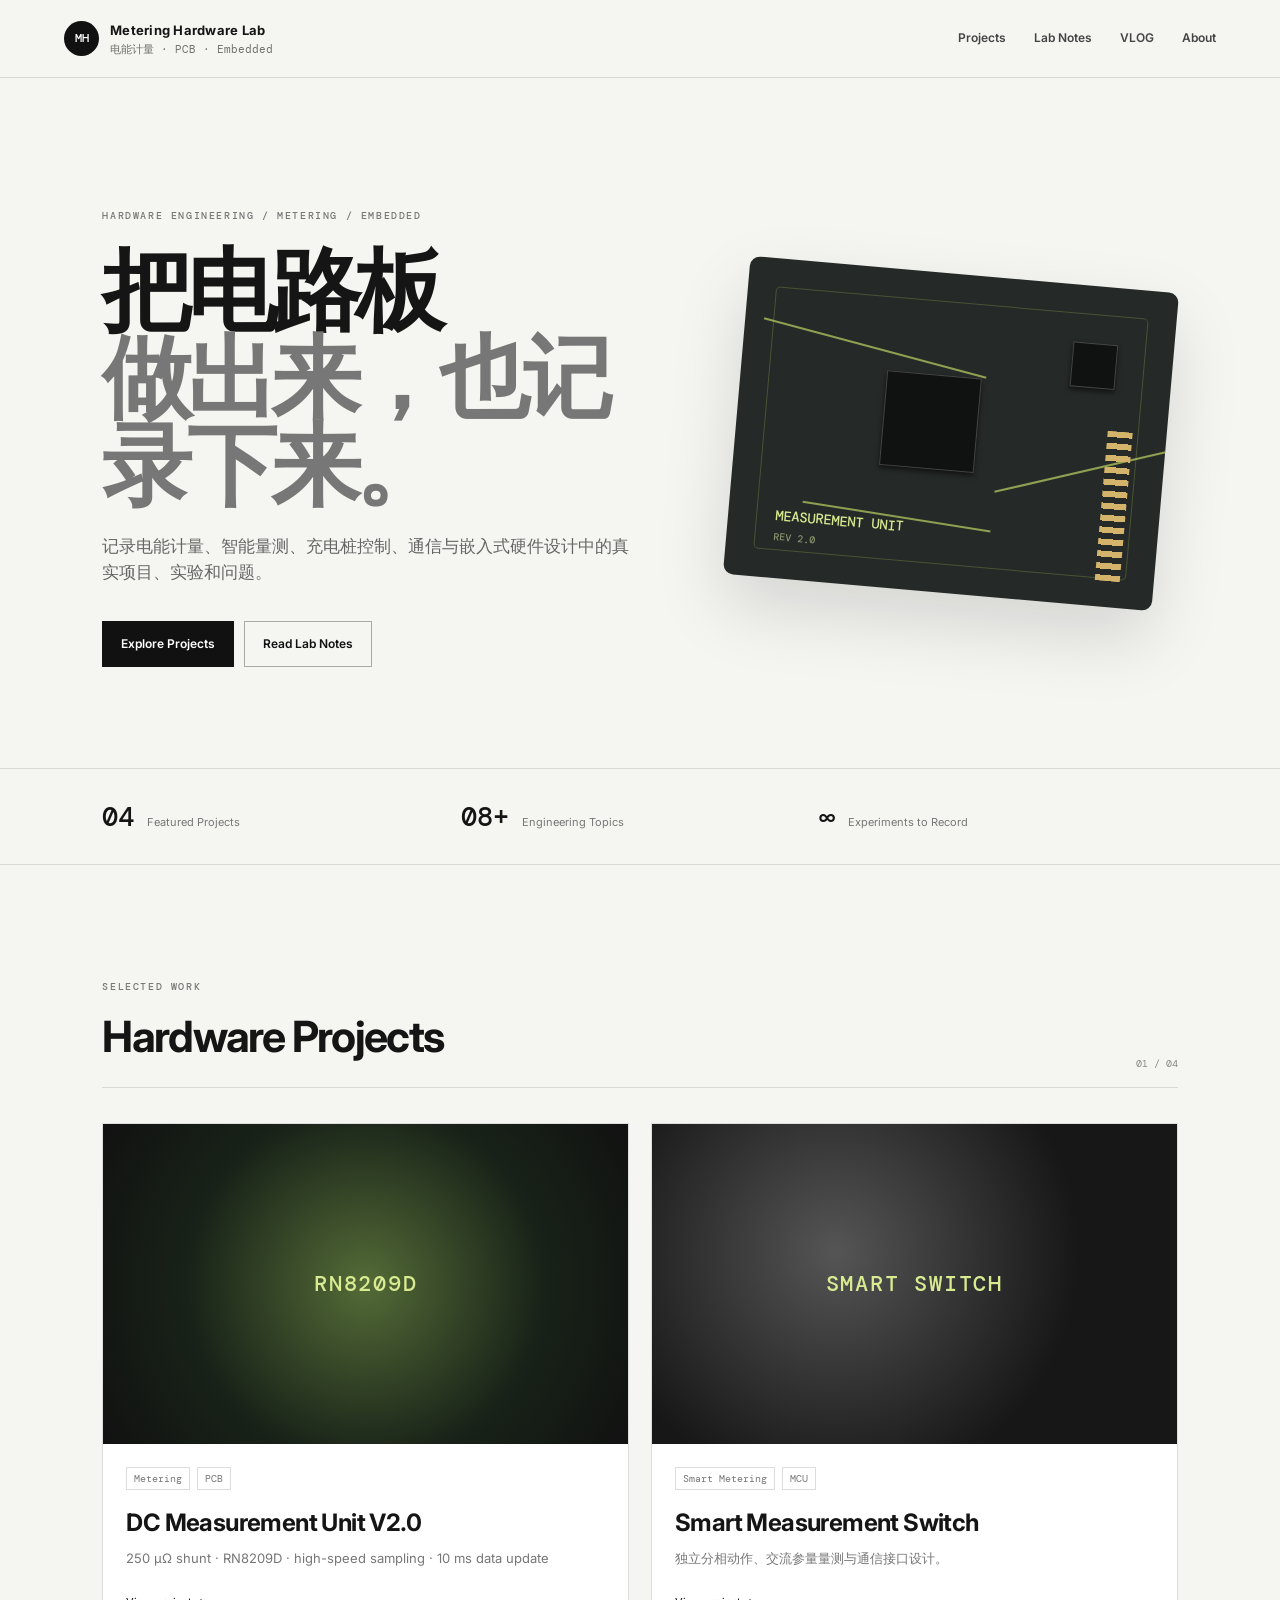
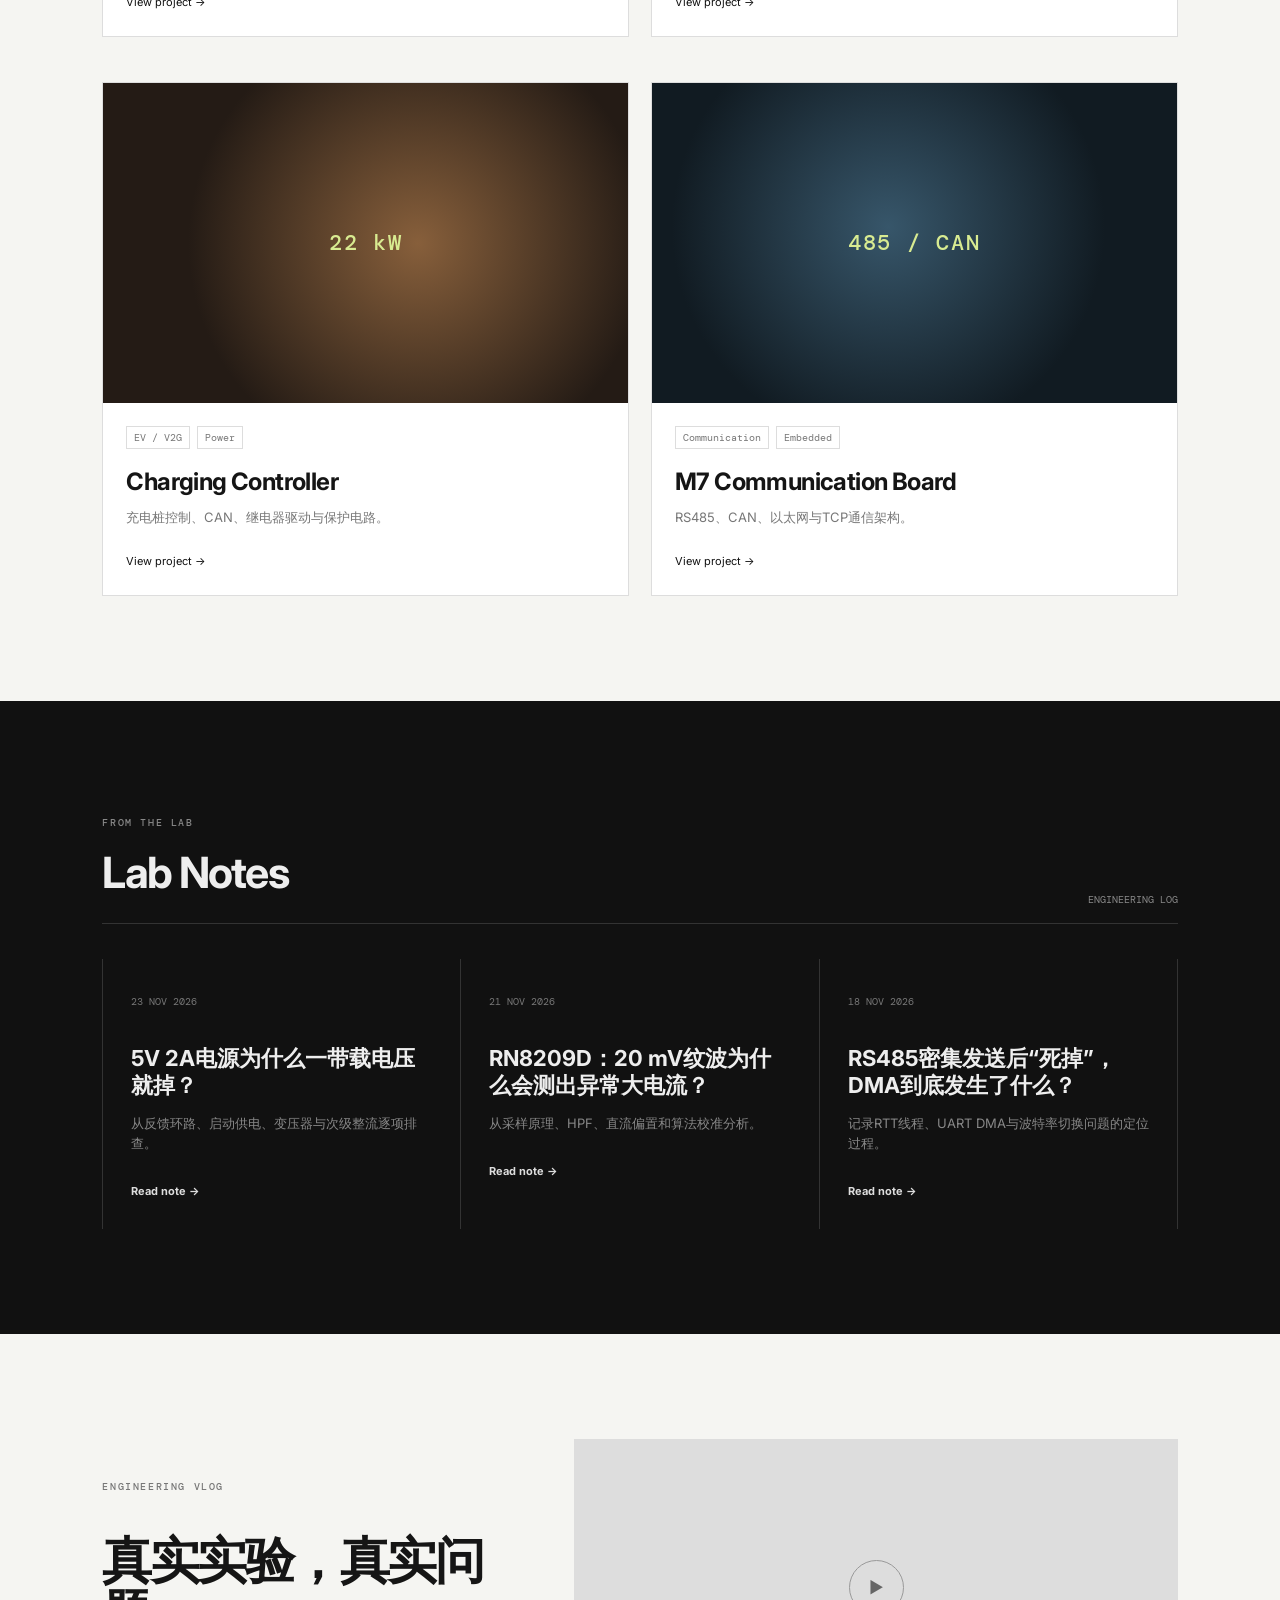
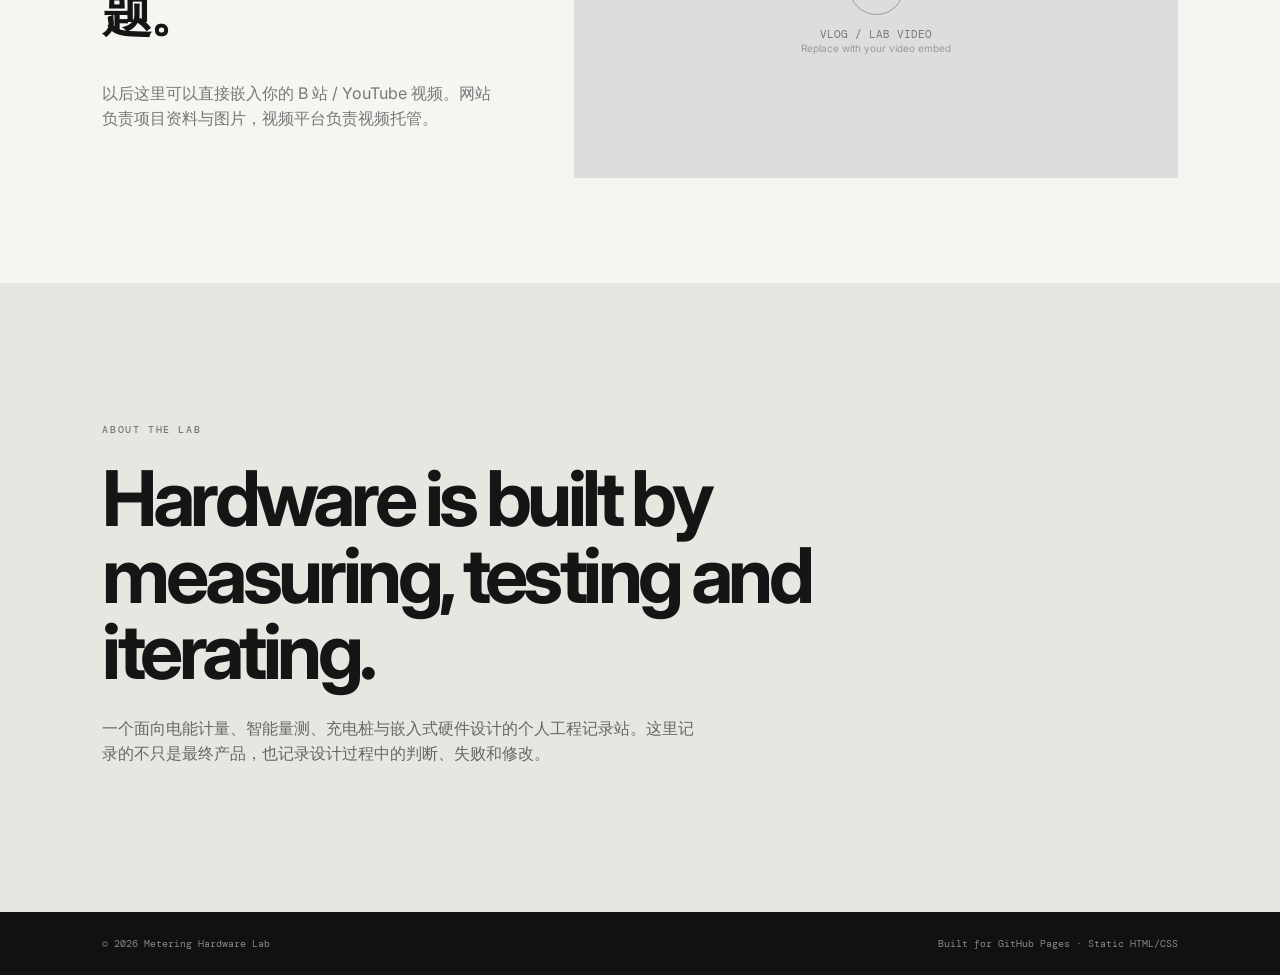
==== index.html @ 38ae621c "Add files via upload" ====
<!doctype html>
<html lang="zh-CN">
<head>
<meta charset="utf-8">
<meta name="viewport" content="width=device-width, initial-scale=1">
<meta name="description" content="Metering Hardware Lab — 电能计量、智能量测、PCB与嵌入式硬件设计实验室">
<title>Metering Hardware Lab</title>
<link rel="stylesheet" href="style.css">
</head>
<body>
<header class="site-header">
  <a class="brand" href="index.html">
    <span class="brand-mark">MH</span>
    <span><b>Metering Hardware Lab</b><small>电能计量 · PCB · Embedded</small></span>
  </a>
  <nav>
    <a href="#projects">Projects</a>
    <a href="#notes">Lab Notes</a>
    <a href="#vlog">VLOG</a>
    <a href="#about">About</a>
  </nav>
</header>

<main>
<section class="hero">
  <div class="hero-copy">
    <p class="eyebrow">HARDWARE ENGINEERING / METERING / EMBEDDED</p>
    <h1>把电路板<br><em>做出来，也记录下来。</em></h1>
    <p class="lead">记录电能计量、智能量测、充电桩控制、通信与嵌入式硬件设计中的真实项目、实验和问题。</p>
    <div class="hero-actions">
      <a class="button primary" href="#projects">Explore Projects</a>
      <a class="button" href="#notes">Read Lab Notes</a>
    </div>
  </div>
  <div class="hero-board">
    <div class="pcb">
      <div class="chip c1"></div><div class="chip c2"></div>
      <div class="trace t1"></div><div class="trace t2"></div><div class="trace t3"></div>
      <div class="label">MEASUREMENT UNIT<br><small>REV 2.0</small></div>
      <div class="pads"></div>
    </div>
  </div>
</section>

<section class="stats">
  <div><strong>04</strong><span>Featured Projects</span></div>
  <div><strong>08+</strong><span>Engineering Topics</span></div>
  <div><strong>∞</strong><span>Experiments to Record</span></div>
</section>

<section id="projects" class="section">
  <div class="section-head"><div><p class="eyebrow">SELECTED WORK</p><h2>Hardware Projects</h2></div><span>01 / 04</span></div>
  <div class="project-grid">
    <article class="project-card featured">
      <div class="project-image board-image"><span>RN8209D</span></div>
      <div class="card-body"><div class="tags"><span>Metering</span><span>PCB</span></div><h3>DC Measurement Unit V2.0</h3><p>250 μΩ shunt · RN8209D · high-speed sampling · 10 ms data update</p><a href="#">View project →</a></div>
    </article>
    <article class="project-card">
      <div class="project-image board-image dark"><span>SMART SWITCH</span></div>
      <div class="card-body"><div class="tags"><span>Smart Metering</span><span>MCU</span></div><h3>Smart Measurement Switch</h3><p>独立分相动作、交流参量量测与通信接口设计。</p><a href="#">View project →</a></div>
    </article>
    <article class="project-card">
      <div class="project-image board-image copper"><span>22 kW</span></div>
      <div class="card-body"><div class="tags"><span>EV / V2G</span><span>Power</span></div><h3>Charging Controller</h3><p>充电桩控制、CAN、继电器驱动与保护电路。</p><a href="#">View project →</a></div>
    </article>
    <article class="project-card">
      <div class="project-image board-image blue"><span>485 / CAN</span></div>
      <div class="card-body"><div class="tags"><span>Communication</span><span>Embedded</span></div><h3>M7 Communication Board</h3><p>RS485、CAN、以太网与TCP通信架构。</p><a href="#">View project →</a></div>
    </article>
  </div>
</section>

<section id="notes" class="section notes-section">
  <div class="section-head"><div><p class="eyebrow">FROM THE LAB</p><h2>Lab Notes</h2></div><span>ENGINEERING LOG</span></div>
  <div class="notes">
    <a href="#" class="note"><time>23 NOV 2026</time><h3>5V 2A电源为什么一带载电压就掉？</h3><p>从反馈环路、启动供电、变压器与次级整流逐项排查。</p><b>Read note →</b></a>
    <a href="#" class="note"><time>21 NOV 2026</time><h3>RN8209D：20 mV纹波为什么会测出异常大电流？</h3><p>从采样原理、HPF、直流偏置和算法校准分析。</p><b>Read note →</b></a>
    <a href="#" class="note"><time>18 NOV 2026</time><h3>RS485密集发送后“死掉”，DMA到底发生了什么？</h3><p>记录RTT线程、UART DMA与波特率切换问题的定位过程。</p><b>Read note →</b></a>
  </div>
</section>

<section id="vlog" class="section vlog">
  <div>
    <p class="eyebrow">ENGINEERING VLOG</p>
    <h2>真实实验，真实问题。</h2>
    <p>以后这里可以直接嵌入你的 B 站 / YouTube 视频。网站负责项目资料与图片，视频平台负责视频托管。</p>
  </div>
  <div class="video-placeholder"><span>▶</span><p>VLOG / LAB VIDEO</p><small>Replace with your video embed</small></div>
</section>

<section id="about" class="about">
  <p class="eyebrow">ABOUT THE LAB</p>
  <h2>Hardware is built by<br>measuring, testing and iterating.</h2>
  <p>一个面向电能计量、智能量测、充电桩与嵌入式硬件设计的个人工程记录站。这里记录的不只是最终产品，也记录设计过程中的判断、失败和修改。</p>
</section>
</main>

<footer><span>© 2026 Metering Hardware Lab</span><span>Built for GitHub Pages · Static HTML/CSS</span></footer>
</body>
</html>
---- style.css ----
@import url('https://fonts.googleapis.com/css2?family=DM+Mono:wght@400;500&family=Inter:wght@400;500;600;700&display=swap');
:root{--bg:#f5f5f2;--ink:#151515;--muted:#70706b;--line:#d9d9d3;--card:#fff;--accent:#d9ff3f}
*{box-sizing:border-box}html{scroll-behavior:smooth}body{margin:0;background:var(--bg);color:var(--ink);font-family:Inter,Arial,sans-serif;line-height:1.55}.site-header{height:78px;border-bottom:1px solid var(--line);display:flex;align-items:center;justify-content:space-between;padding:0 5vw;position:sticky;top:0;background:rgba(245,245,242,.92);backdrop-filter:blur(12px);z-index:10}.brand{display:flex;align-items:center;gap:11px;text-decoration:none;color:inherit}.brand-mark{display:grid;place-items:center;width:35px;height:35px;background:#111;color:#fff;font:500 12px "DM Mono";border-radius:50%}.brand b{display:block;font-size:13px;letter-spacing:.02em}.brand small{display:block;color:var(--muted);font:11px "DM Mono";margin-top:1px}.site-header nav{display:flex;gap:28px}.site-header nav a{color:#444;text-decoration:none;font-size:12px;font-weight:600}.site-header nav a:hover{color:#000}.hero{min-height:690px;padding:95px 8vw 75px;display:grid;grid-template-columns:1fr .85fr;gap:7vw;align-items:center}.eyebrow{font:500 10px "DM Mono",monospace;letter-spacing:.16em;color:#777;text-transform:uppercase}.hero h1{font-size:clamp(50px,7vw,94px);line-height:.98;letter-spacing:-.065em;margin:24px 0}.hero h1 em{font-style:normal;color:#777}.lead{max-width:590px;color:#666;font-size:17px}.hero-actions{display:flex;gap:10px;margin-top:35px}.button{display:inline-block;padding:13px 18px;border:1px solid #aaa;text-decoration:none;color:#111;font-size:12px;font-weight:600}.button.primary{background:#111;color:white;border-color:#111}.hero-board{display:grid;place-items:center}.pcb{width:min(38vw,430px);aspect-ratio:1.35;background:#252927;border-radius:10px;box-shadow:0 30px 70px #0002;position:relative;overflow:hidden;transform:rotate(5deg)}.pcb:before{content:"";position:absolute;inset:28px;border:1px solid #a5c65b44;border-radius:5px}.chip{position:absolute;background:#101212;border:1px solid #444;box-shadow:0 3px 5px #0008}.c1{width:95px;height:95px;left:34%;top:32%}.c2{width:45px;height:45px;right:13%;top:18%}.trace{position:absolute;height:2px;background:#c9df69;opacity:.65}.t1{width:230px;left:4%;top:25%;transform:rotate(10deg)}.t2{width:180px;right:-2%;top:58%;transform:rotate(-18deg)}.t3{width:190px;left:17%;bottom:22%;transform:rotate(4deg)}.label{position:absolute;left:11%;bottom:10%;font:500 14px "DM Mono";color:#d6e78d;line-height:1.4}.label small{font-size:10px;color:#8a936d}.pads{position:absolute;right:8%;bottom:8%;width:25px;height:150px;background:repeating-linear-gradient(to bottom,#d4b46b 0 6px,transparent 6px 12px)}.stats{border-top:1px solid var(--line);border-bottom:1px solid var(--line);display:grid;grid-template-columns:repeat(3,1fr);padding:30px 8vw}.stats div{display:flex;align-items:baseline;gap:13px}.stats strong{font:500 27px "DM Mono"}.stats span{font-size:11px;color:#777}.section{padding:105px 8vw}.section-head{display:flex;justify-content:space-between;align-items:end;margin-bottom:35px;border-bottom:1px solid var(--line);padding-bottom:17px}.section-head h2{font-size:43px;letter-spacing:-.04em;margin:4px 0 0}.section-head>span{font:10px "DM Mono";color:#888}.project-grid{display:grid;grid-template-columns:repeat(2,1fr);gap:45px 22px}.project-card{background:var(--card);border:1px solid #ddd;transition:transform .25s}.project-card:hover{transform:translateY(-4px)}.project-image{height:320px;display:grid;place-items:center;position:relative;overflow:hidden}.board-image{background:radial-gradient(circle at 50% 50%,#546b37,#182218 58%,#111);}.board-image.dark{background:radial-gradient(circle at 35% 40%,#555,#171717 62%)}.board-image.copper{background:radial-gradient(circle at 60% 50%,#875f3b,#241b15 65%)}.board-image.blue{background:radial-gradient(circle at 45% 45%,#37566a,#111b22 64%)}.project-image span{font:500 22px "DM Mono";color:#d8eb91;letter-spacing:.08em}.card-body{padding:23px}.tags{display:flex;gap:7px}.tags span{font:10px "DM Mono";border:1px solid #ddd;padding:4px 7px;color:#777}.card-body h3{font-size:24px;letter-spacing:-.025em;margin:14px 0 7px}.card-body p{font-size:13px;color:#777;margin:0 0 20px}.card-body a,.note b{font-size:11px;color:#111;text-decoration:none}.notes-section{background:#111;color:#eee}.notes-section .eyebrow,.notes-section .section-head>span{color:#888}.notes-section .section-head{border-color:#333}.notes{display:grid;grid-template-columns:repeat(3,1fr);border-left:1px solid #333}.note{padding:28px;border-right:1px solid #333;color:inherit;text-decoration:none;min-height:270px}.note:hover{background:#191919}.note time{font:10px "DM Mono";color:#777}.note h3{font-size:22px;line-height:1.2;margin:34px 0 15px}.note p{font-size:13px;color:#888}.note b{display:block;color:#ddd;margin-top:30px}.vlog{display:grid;grid-template-columns:.8fr 1.2fr;gap:70px;align-items:center}.vlog h2{font-size:50px;line-height:1.05;letter-spacing:-.05em}.vlog p:not(.eyebrow){color:#777;max-width:500px}.video-placeholder{aspect-ratio:16/9;background:#ddd;display:grid;place-items:center;align-content:center;color:#666}.video-placeholder span{width:55px;height:55px;border:1px solid #999;border-radius:50%;display:grid;place-items:center}.video-placeholder p{margin:12px 0 0;font:11px "DM Mono"}.video-placeholder small{font-size:10px;color:#999}.about{padding:130px 8vw;background:#e7e7e1}.about h2{font-size:clamp(42px,6vw,80px);line-height:1;letter-spacing:-.06em;margin:25px 0;max-width:900px}.about>p:last-child{max-width:600px;color:#666}.about .eyebrow{color:#777}footer{display:flex;justify-content:space-between;padding:25px 8vw;font:10px "DM Mono";color:#888;background:#111}.site-header+main{}@media(max-width:800px){.site-header{height:auto;min-height:70px;padding:15px 5vw}.site-header nav{display:none}.hero{grid-template-columns:1fr;padding:70px 7vw}.hero-board{margin-top:30px}.pcb{width:85vw}.stats{grid-template-columns:1fr;gap:17px;padding:25px 7vw}.section{padding:75px 7vw}.project-grid,.notes,.vlog{grid-template-columns:1fr}.project-image{height:240px}.section-head h2{font-size:34px}.vlog h2{font-size:42px}.about{padding:85px 7vw}footer{padding:20px 7vw;gap:15px;flex-direction:column}}
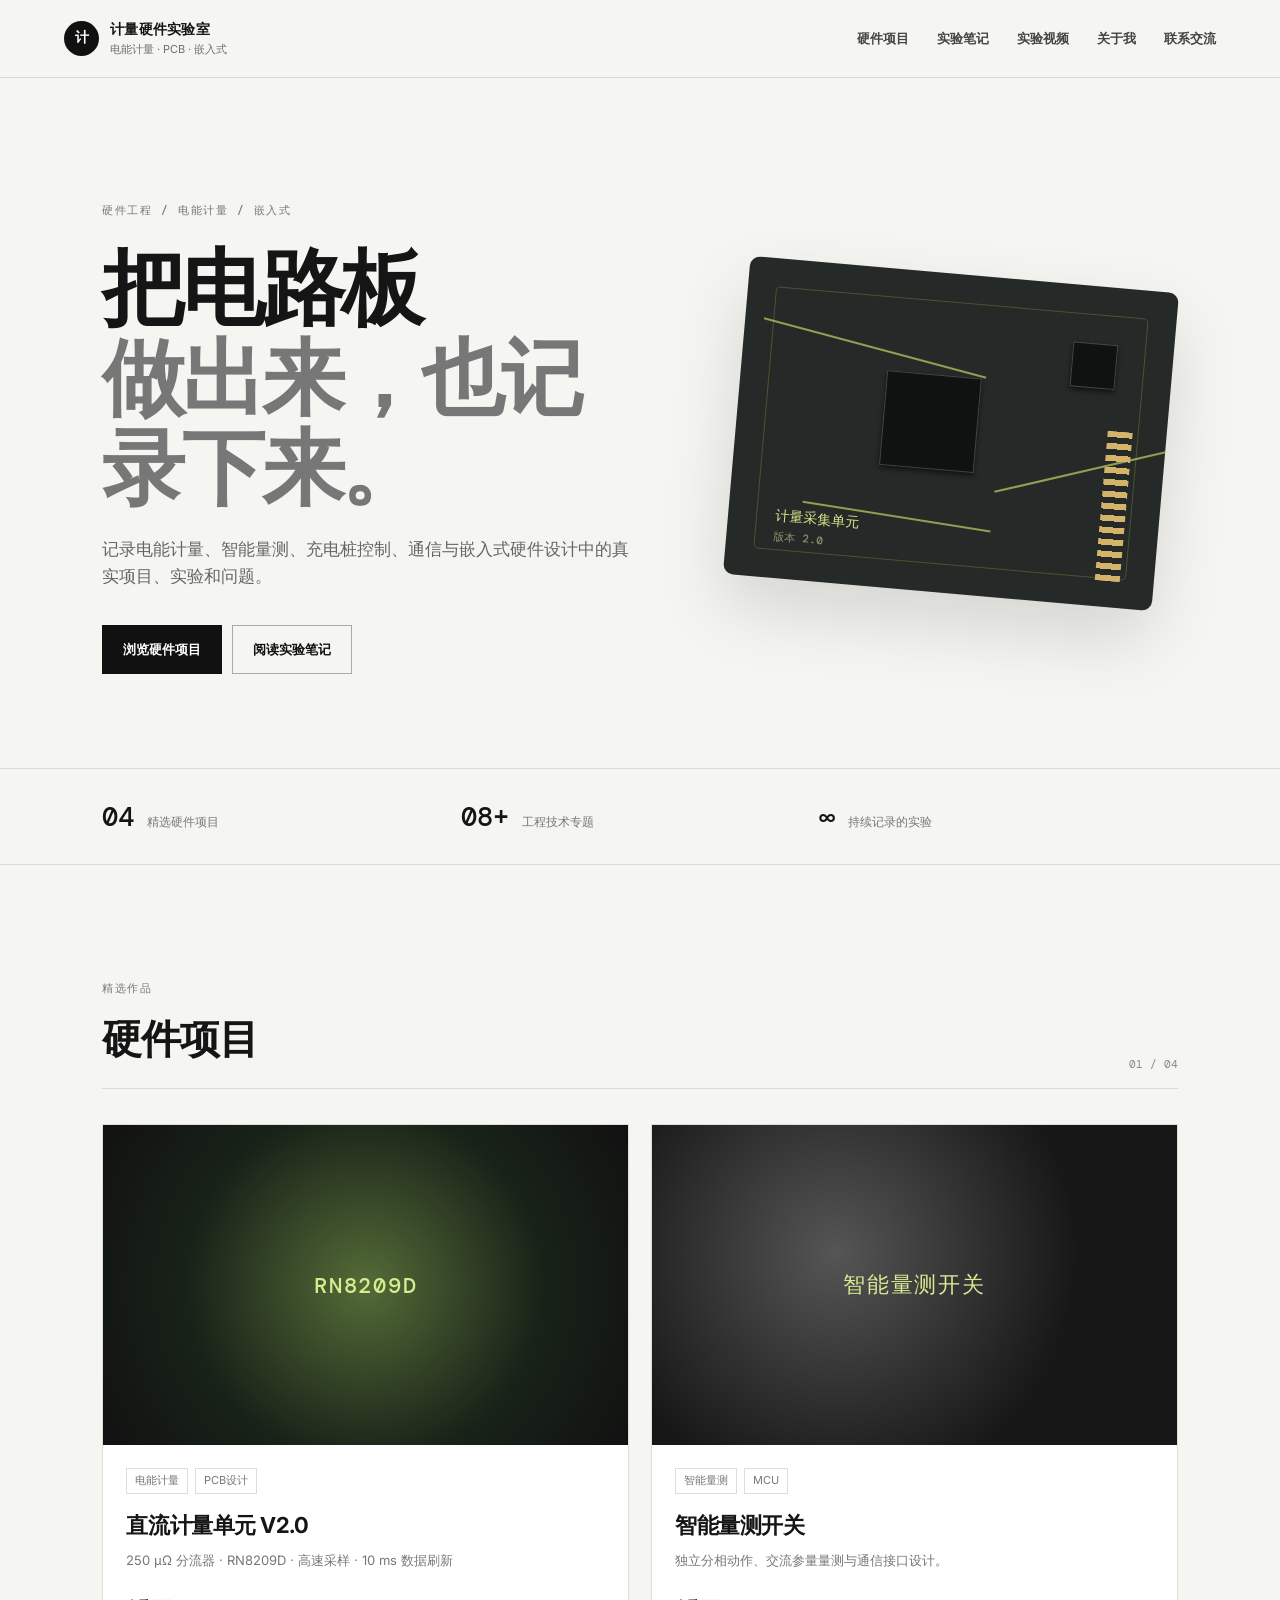
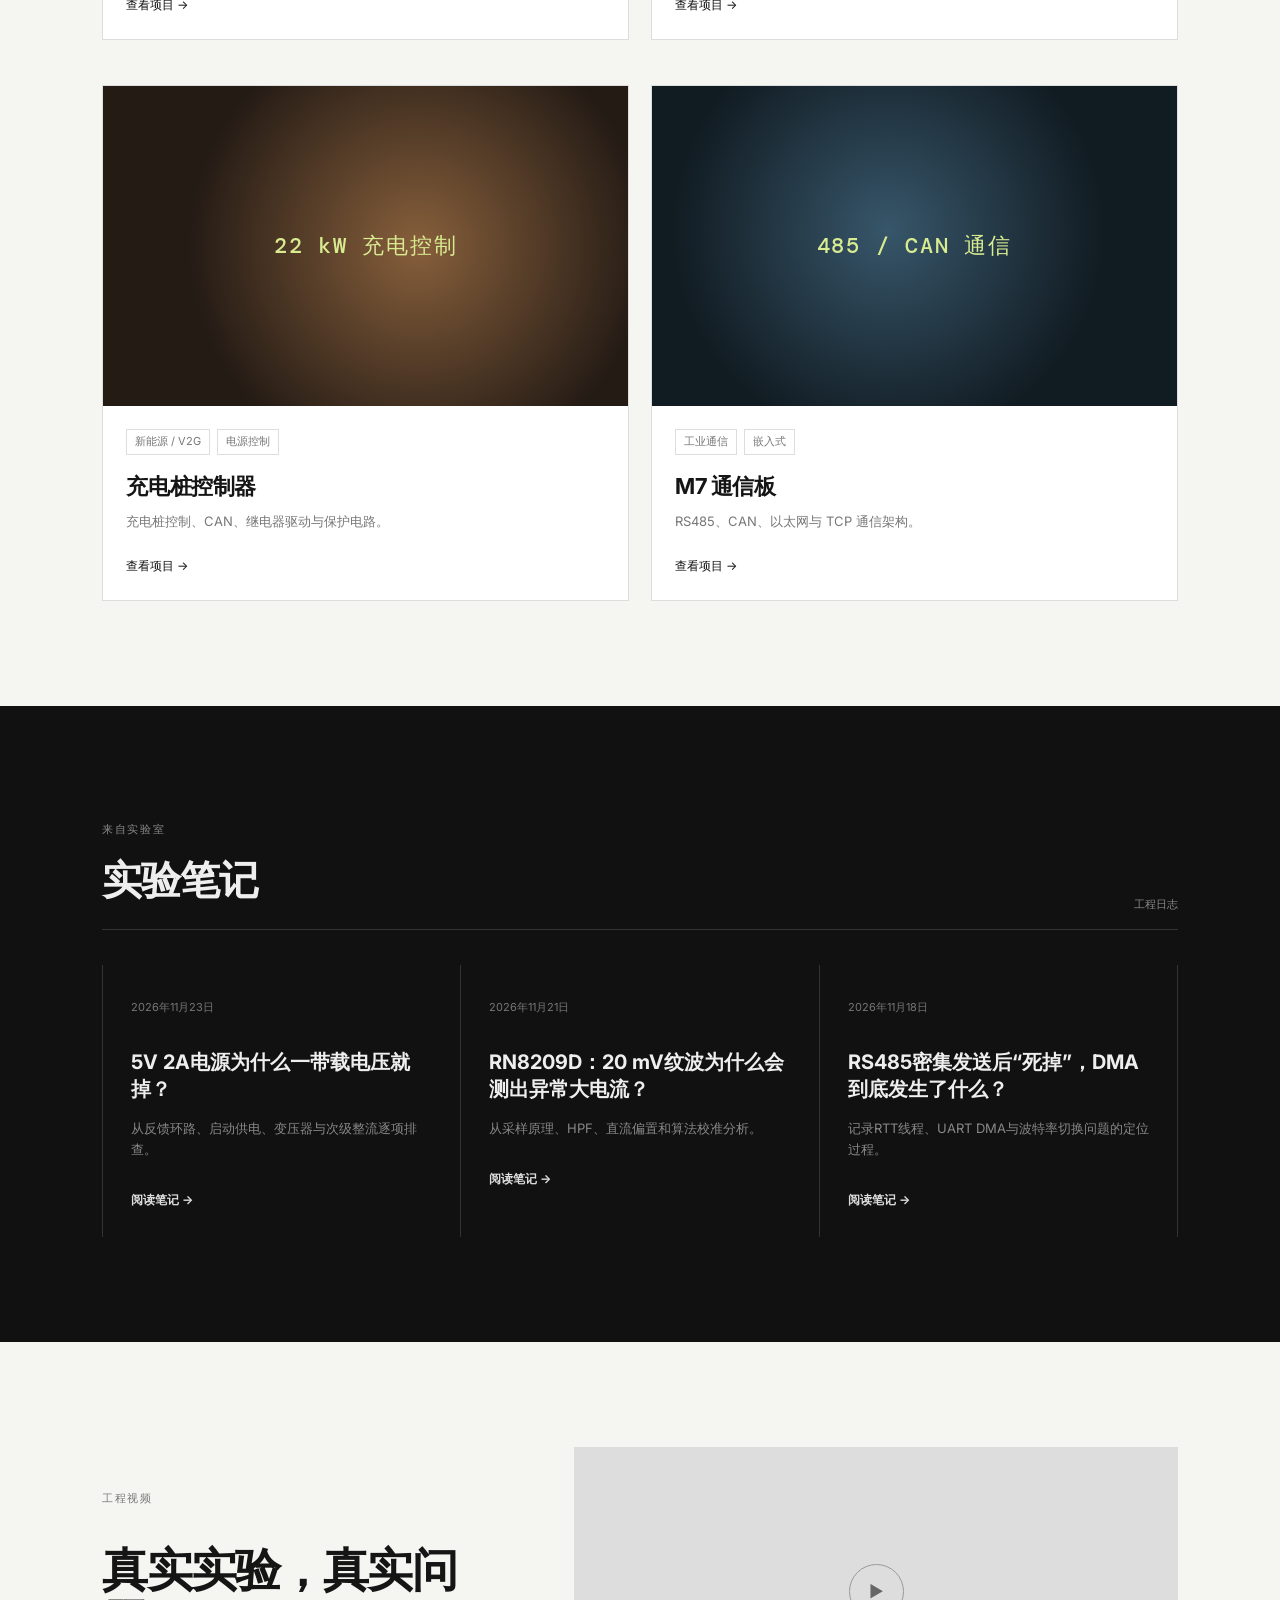
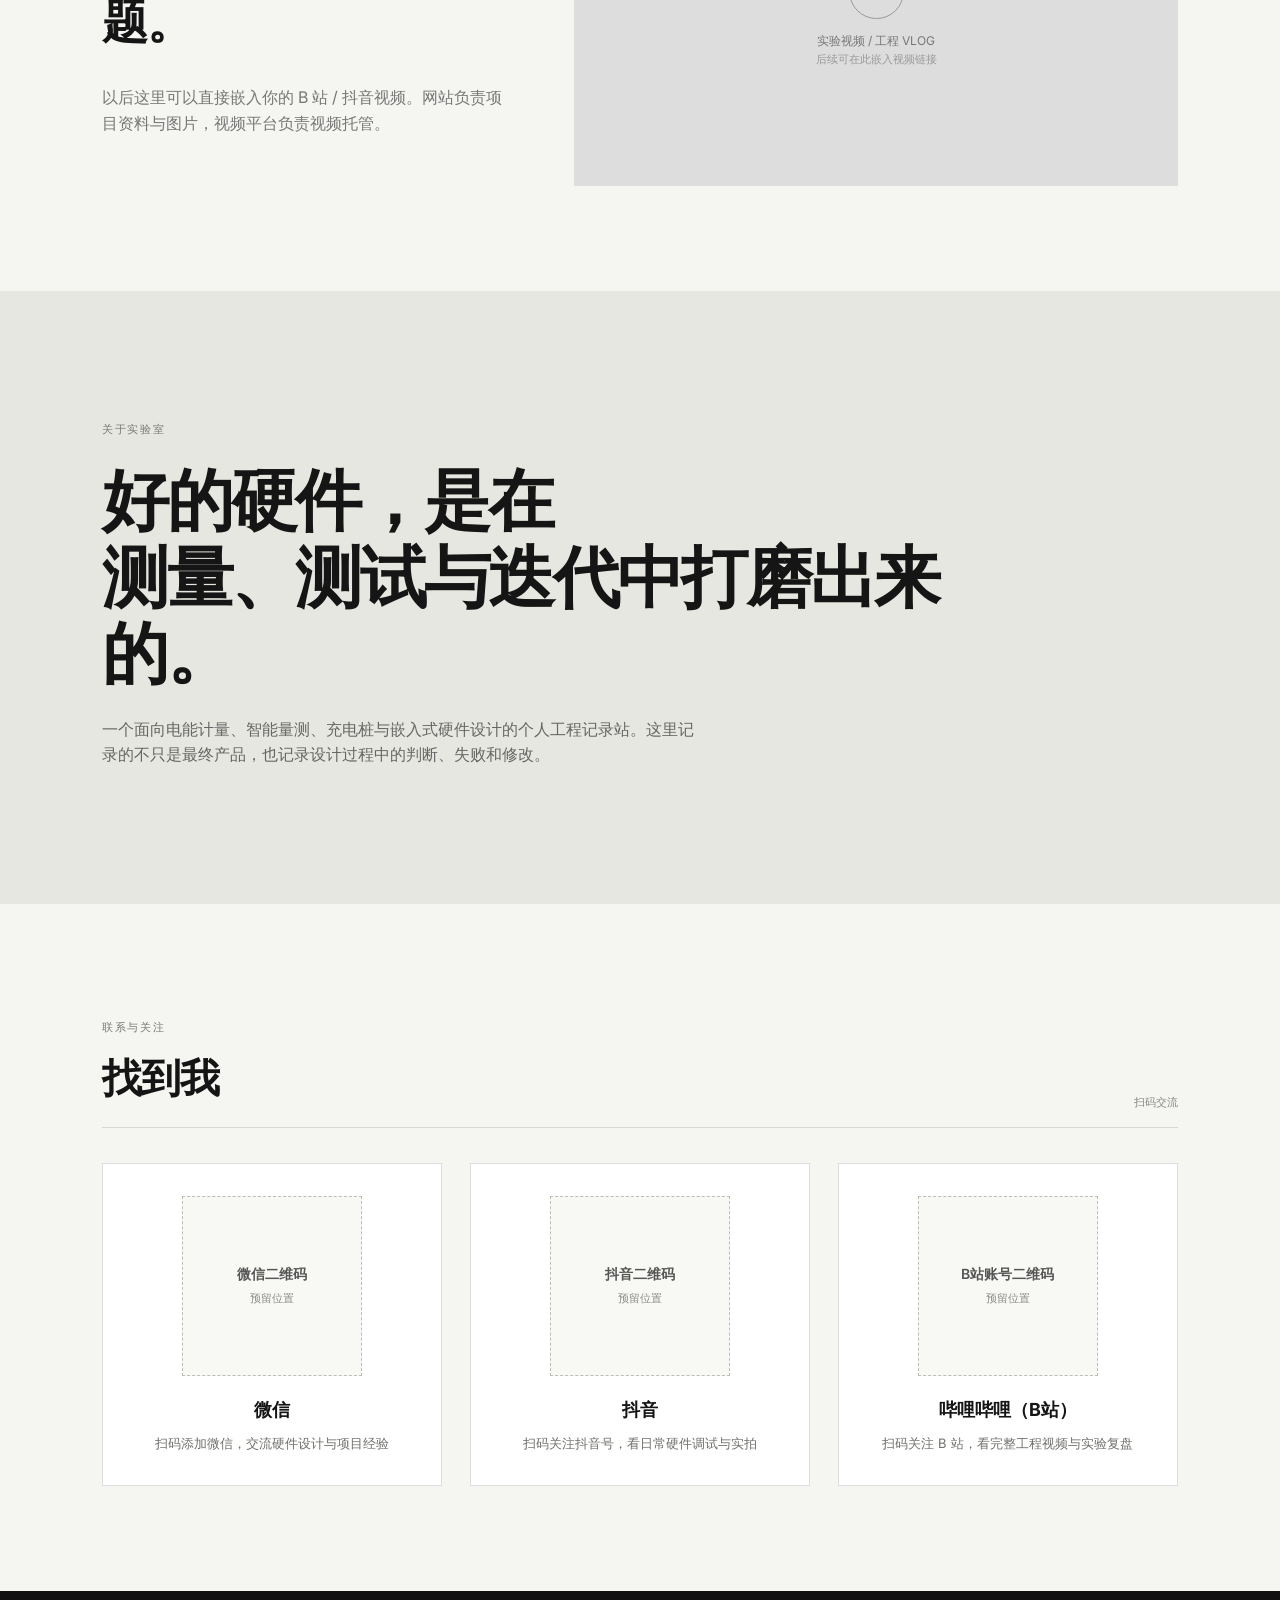
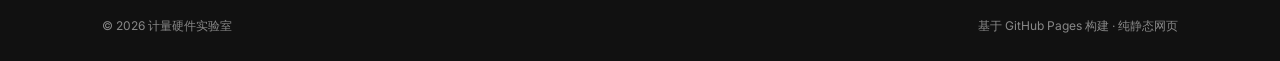
==== commit 19d14b89: "Add files via upload" ====
--- a/index.html
+++ b/index.html
@@ -3,98 +3,135 @@
 <head>
 <meta charset="utf-8">
 <meta name="viewport" content="width=device-width, initial-scale=1">
-<meta name="description" content="Metering Hardware Lab — 电能计量、智能量测、PCB与嵌入式硬件设计实验室">
-<title>Metering Hardware Lab</title>
+<meta name="description" content="计量硬件实验室 — 电能计量、智能量测、PCB与嵌入式硬件设计个人记录站">
+<title>计量硬件实验室</title>
 <link rel="stylesheet" href="style.css">
 </head>
 <body>
 <header class="site-header">
   <a class="brand" href="index.html">
-    <span class="brand-mark">MH</span>
-    <span><b>Metering Hardware Lab</b><small>电能计量 · PCB · Embedded</small></span>
+    <span class="brand-mark">计</span>
+    <span><b>计量硬件实验室</b><small>电能计量 · PCB · 嵌入式</small></span>
   </a>
   <nav>
-    <a href="#projects">Projects</a>
-    <a href="#notes">Lab Notes</a>
-    <a href="#vlog">VLOG</a>
-    <a href="#about">About</a>
+    <a href="#projects">硬件项目</a>
+    <a href="#notes">实验笔记</a>
+    <a href="#vlog">实验视频</a>
+    <a href="#about">关于我</a>
+    <a href="#contact">联系交流</a>
   </nav>
 </header>
 
 <main>
 <section class="hero">
   <div class="hero-copy">
-    <p class="eyebrow">HARDWARE ENGINEERING / METERING / EMBEDDED</p>
+    <p class="eyebrow">硬件工程 / 电能计量 / 嵌入式</p>
     <h1>把电路板<br><em>做出来，也记录下来。</em></h1>
     <p class="lead">记录电能计量、智能量测、充电桩控制、通信与嵌入式硬件设计中的真实项目、实验和问题。</p>
     <div class="hero-actions">
-      <a class="button primary" href="#projects">Explore Projects</a>
-      <a class="button" href="#notes">Read Lab Notes</a>
+      <a class="button primary" href="#projects">浏览硬件项目</a>
+      <a class="button" href="#notes">阅读实验笔记</a>
     </div>
   </div>
   <div class="hero-board">
     <div class="pcb">
       <div class="chip c1"></div><div class="chip c2"></div>
       <div class="trace t1"></div><div class="trace t2"></div><div class="trace t3"></div>
-      <div class="label">MEASUREMENT UNIT<br><small>REV 2.0</small></div>
+      <div class="label">计量采集单元<br><small>版本 2.0</small></div>
       <div class="pads"></div>
     </div>
   </div>
 </section>
 
 <section class="stats">
-  <div><strong>04</strong><span>Featured Projects</span></div>
-  <div><strong>08+</strong><span>Engineering Topics</span></div>
-  <div><strong>∞</strong><span>Experiments to Record</span></div>
+  <div><strong>04</strong><span>精选硬件项目</span></div>
+  <div><strong>08+</strong><span>工程技术专题</span></div>
+  <div><strong>∞</strong><span>持续记录的实验</span></div>
 </section>
 
 <section id="projects" class="section">
-  <div class="section-head"><div><p class="eyebrow">SELECTED WORK</p><h2>Hardware Projects</h2></div><span>01 / 04</span></div>
+  <div class="section-head"><div><p class="eyebrow">精选作品</p><h2>硬件项目</h2></div><span>01 / 04</span></div>
   <div class="project-grid">
     <article class="project-card featured">
       <div class="project-image board-image"><span>RN8209D</span></div>
-      <div class="card-body"><div class="tags"><span>Metering</span><span>PCB</span></div><h3>DC Measurement Unit V2.0</h3><p>250 μΩ shunt · RN8209D · high-speed sampling · 10 ms data update</p><a href="#">View project →</a></div>
+      <div class="card-body"><div class="tags"><span>电能计量</span><span>PCB设计</span></div><h3>直流计量单元 V2.0</h3><p>250 μΩ 分流器 · RN8209D · 高速采样 · 10 ms 数据刷新</p><a href="#">查看项目 →</a></div>
     </article>
     <article class="project-card">
-      <div class="project-image board-image dark"><span>SMART SWITCH</span></div>
-      <div class="card-body"><div class="tags"><span>Smart Metering</span><span>MCU</span></div><h3>Smart Measurement Switch</h3><p>独立分相动作、交流参量量测与通信接口设计。</p><a href="#">View project →</a></div>
+      <div class="project-image board-image dark"><span>智能量测开关</span></div>
+      <div class="card-body"><div class="tags"><span>智能量测</span><span>MCU</span></div><h3>智能量测开关</h3><p>独立分相动作、交流参量量测与通信接口设计。</p><a href="#">查看项目 →</a></div>
     </article>
     <article class="project-card">
-      <div class="project-image board-image copper"><span>22 kW</span></div>
-      <div class="card-body"><div class="tags"><span>EV / V2G</span><span>Power</span></div><h3>Charging Controller</h3><p>充电桩控制、CAN、继电器驱动与保护电路。</p><a href="#">View project →</a></div>
+      <div class="project-image board-image copper"><span>22 kW 充电控制</span></div>
+      <div class="card-body"><div class="tags"><span>新能源 / V2G</span><span>电源控制</span></div><h3>充电桩控制器</h3><p>充电桩控制、CAN、继电器驱动与保护电路。</p><a href="#">查看项目 →</a></div>
     </article>
     <article class="project-card">
-      <div class="project-image board-image blue"><span>485 / CAN</span></div>
-      <div class="card-body"><div class="tags"><span>Communication</span><span>Embedded</span></div><h3>M7 Communication Board</h3><p>RS485、CAN、以太网与TCP通信架构。</p><a href="#">View project →</a></div>
+      <div class="project-image board-image blue"><span>485 / CAN 通信</span></div>
+      <div class="card-body"><div class="tags"><span>工业通信</span><span>嵌入式</span></div><h3>M7 通信板</h3><p>RS485、CAN、以太网与 TCP 通信架构。</p><a href="#">查看项目 →</a></div>
     </article>
   </div>
 </section>
 
 <section id="notes" class="section notes-section">
-  <div class="section-head"><div><p class="eyebrow">FROM THE LAB</p><h2>Lab Notes</h2></div><span>ENGINEERING LOG</span></div>
+  <div class="section-head"><div><p class="eyebrow">来自实验室</p><h2>实验笔记</h2></div><span>工程日志</span></div>
   <div class="notes">
-    <a href="#" class="note"><time>23 NOV 2026</time><h3>5V 2A电源为什么一带载电压就掉？</h3><p>从反馈环路、启动供电、变压器与次级整流逐项排查。</p><b>Read note →</b></a>
-    <a href="#" class="note"><time>21 NOV 2026</time><h3>RN8209D：20 mV纹波为什么会测出异常大电流？</h3><p>从采样原理、HPF、直流偏置和算法校准分析。</p><b>Read note →</b></a>
-    <a href="#" class="note"><time>18 NOV 2026</time><h3>RS485密集发送后“死掉”，DMA到底发生了什么？</h3><p>记录RTT线程、UART DMA与波特率切换问题的定位过程。</p><b>Read note →</b></a>
+    <a href="#" class="note"><time>2026年11月23日</time><h3>5V 2A电源为什么一带载电压就掉？</h3><p>从反馈环路、启动供电、变压器与次级整流逐项排查。</p><b>阅读笔记 →</b></a>
+    <a href="#" class="note"><time>2026年11月21日</time><h3>RN8209D：20 mV纹波为什么会测出异常大电流？</h3><p>从采样原理、HPF、直流偏置和算法校准分析。</p><b>阅读笔记 →</b></a>
+    <a href="#" class="note"><time>2026年11月18日</time><h3>RS485密集发送后“死掉”，DMA到底发生了什么？</h3><p>记录RTT线程、UART DMA与波特率切换问题的定位过程。</p><b>阅读笔记 →</b></a>
   </div>
 </section>
 
 <section id="vlog" class="section vlog">
   <div>
-    <p class="eyebrow">ENGINEERING VLOG</p>
+    <p class="eyebrow">工程视频</p>
     <h2>真实实验，真实问题。</h2>
-    <p>以后这里可以直接嵌入你的 B 站 / YouTube 视频。网站负责项目资料与图片，视频平台负责视频托管。</p>
+    <p>以后这里可以直接嵌入你的 B 站 / 抖音视频。网站负责项目资料与图片，视频平台负责视频托管。</p>
   </div>
-  <div class="video-placeholder"><span>▶</span><p>VLOG / LAB VIDEO</p><small>Replace with your video embed</small></div>
+  <div class="video-placeholder"><span>▶</span><p>实验视频 / 工程 VLOG</p><small>后续可在此嵌入视频链接</small></div>
 </section>
 
 <section id="about" class="about">
-  <p class="eyebrow">ABOUT THE LAB</p>
-  <h2>Hardware is built by<br>measuring, testing and iterating.</h2>
+  <p class="eyebrow">关于实验室</p>
+  <h2>好的硬件，是在<br>测量、测试与迭代中打磨出来的。</h2>
   <p>一个面向电能计量、智能量测、充电桩与嵌入式硬件设计的个人工程记录站。这里记录的不只是最终产品，也记录设计过程中的判断、失败和修改。</p>
+</section>
+
+<section id="contact" class="section contact-section">
+  <div class="section-head">
+    <div>
+      <p class="eyebrow">联系与关注</p>
+      <h2>找到我</h2>
+    </div>
+    <span>扫码交流</span>
+  </div>
+  <div class="qr-grid">
+    <div class="qr-card">
+      <div class="qr-box">
+        <!-- 后续替换图片：<img src="assets/qr-wechat.png" alt="微信二维码"> -->
+        <span class="qr-placeholder">微信二维码<br><small>预留位置</small></span>
+      </div>
+      <h3>微信</h3>
+      <p>扫码添加微信，交流硬件设计与项目经验</p>
+    </div>
+    <div class="qr-card">
+      <div class="qr-box">
+        <!-- 后续替换图片：<img src="assets/qr-douyin.png" alt="抖音二维码"> -->
+        <span class="qr-placeholder">抖音二维码<br><small>预留位置</small></span>
+      </div>
+      <h3>抖音</h3>
+      <p>扫码关注抖音号，看日常硬件调试与实拍</p>
+    </div>
+    <div class="qr-card">
+      <div class="qr-box">
+        <!-- 后续替换图片：<img src="assets/qr-bilibili.png" alt="B站账号二维码"> -->
+        <span class="qr-placeholder">B站账号二维码<br><small>预留位置</small></span>
+      </div>
+      <h3>哔哩哔哩（B站）</h3>
+      <p>扫码关注 B 站，看完整工程视频与实验复盘</p>
+    </div>
+  </div>
 </section>
 </main>
 
-<footer><span>© 2026 Metering Hardware Lab</span><span>Built for GitHub Pages · Static HTML/CSS</span></footer>
+<footer><span>© 2026 计量硬件实验室</span><span>基于 GitHub Pages 构建 · 纯静态网页</span></footer>
 </body>
 </html>
--- a/style.css
+++ b/style.css
@@ -1,3 +1,102 @@
 @import url('https://fonts.googleapis.com/css2?family=DM+Mono:wght@400;500&family=Inter:wght@400;500;600;700&display=swap');
 :root{--bg:#f5f5f2;--ink:#151515;--muted:#70706b;--line:#d9d9d3;--card:#fff;--accent:#d9ff3f}
-*{box-sizing:border-box}html{scroll-behavior:smooth}body{margin:0;background:var(--bg);color:var(--ink);font-family:Inter,Arial,sans-serif;line-height:1.55}.site-header{height:78px;border-bottom:1px solid var(--line);display:flex;align-items:center;justify-content:space-between;padding:0 5vw;position:sticky;top:0;background:rgba(245,245,242,.92);backdrop-filter:blur(12px);z-index:10}.brand{display:flex;align-items:center;gap:11px;text-decoration:none;color:inherit}.brand-mark{display:grid;place-items:center;width:35px;height:35px;background:#111;color:#fff;font:500 12px "DM Mono";border-radius:50%}.brand b{display:block;font-size:13px;letter-spacing:.02em}.brand small{display:block;color:var(--muted);font:11px "DM Mono";margin-top:1px}.site-header nav{display:flex;gap:28px}.site-header nav a{color:#444;text-decoration:none;font-size:12px;font-weight:600}.site-header nav a:hover{color:#000}.hero{min-height:690px;padding:95px 8vw 75px;display:grid;grid-template-columns:1fr .85fr;gap:7vw;align-items:center}.eyebrow{font:500 10px "DM Mono",monospace;letter-spacing:.16em;color:#777;text-transform:uppercase}.hero h1{font-size:clamp(50px,7vw,94px);line-height:.98;letter-spacing:-.065em;margin:24px 0}.hero h1 em{font-style:normal;color:#777}.lead{max-width:590px;color:#666;font-size:17px}.hero-actions{display:flex;gap:10px;margin-top:35px}.button{display:inline-block;padding:13px 18px;border:1px solid #aaa;text-decoration:none;color:#111;font-size:12px;font-weight:600}.button.primary{background:#111;color:white;border-color:#111}.hero-board{display:grid;place-items:center}.pcb{width:min(38vw,430px);aspect-ratio:1.35;background:#252927;border-radius:10px;box-shadow:0 30px 70px #0002;position:relative;overflow:hidden;transform:rotate(5deg)}.pcb:before{content:"";position:absolute;inset:28px;border:1px solid #a5c65b44;border-radius:5px}.chip{position:absolute;background:#101212;border:1px solid #444;box-shadow:0 3px 5px #0008}.c1{width:95px;height:95px;left:34%;top:32%}.c2{width:45px;height:45px;right:13%;top:18%}.trace{position:absolute;height:2px;background:#c9df69;opacity:.65}.t1{width:230px;left:4%;top:25%;transform:rotate(10deg)}.t2{width:180px;right:-2%;top:58%;transform:rotate(-18deg)}.t3{width:190px;left:17%;bottom:22%;transform:rotate(4deg)}.label{position:absolute;left:11%;bottom:10%;font:500 14px "DM Mono";color:#d6e78d;line-height:1.4}.label small{font-size:10px;color:#8a936d}.pads{position:absolute;right:8%;bottom:8%;width:25px;height:150px;background:repeating-linear-gradient(to bottom,#d4b46b 0 6px,transparent 6px 12px)}.stats{border-top:1px solid var(--line);border-bottom:1px solid var(--line);display:grid;grid-template-columns:repeat(3,1fr);padding:30px 8vw}.stats div{display:flex;align-items:baseline;gap:13px}.stats strong{font:500 27px "DM Mono"}.stats span{font-size:11px;color:#777}.section{padding:105px 8vw}.section-head{display:flex;justify-content:space-between;align-items:end;margin-bottom:35px;border-bottom:1px solid var(--line);padding-bottom:17px}.section-head h2{font-size:43px;letter-spacing:-.04em;margin:4px 0 0}.section-head>span{font:10px "DM Mono";color:#888}.project-grid{display:grid;grid-template-columns:repeat(2,1fr);gap:45px 22px}.project-card{background:var(--card);border:1px solid #ddd;transition:transform .25s}.project-card:hover{transform:translateY(-4px)}.project-image{height:320px;display:grid;place-items:center;position:relative;overflow:hidden}.board-image{background:radial-gradient(circle at 50% 50%,#546b37,#182218 58%,#111);}.board-image.dark{background:radial-gradient(circle at 35% 40%,#555,#171717 62%)}.board-image.copper{background:radial-gradient(circle at 60% 50%,#875f3b,#241b15 65%)}.board-image.blue{background:radial-gradient(circle at 45% 45%,#37566a,#111b22 64%)}.project-image span{font:500 22px "DM Mono";color:#d8eb91;letter-spacing:.08em}.card-body{padding:23px}.tags{display:flex;gap:7px}.tags span{font:10px "DM Mono";border:1px solid #ddd;padding:4px 7px;color:#777}.card-body h3{font-size:24px;letter-spacing:-.025em;margin:14px 0 7px}.card-body p{font-size:13px;color:#777;margin:0 0 20px}.card-body a,.note b{font-size:11px;color:#111;text-decoration:none}.notes-section{background:#111;color:#eee}.notes-section .eyebrow,.notes-section .section-head>span{color:#888}.notes-section .section-head{border-color:#333}.notes{display:grid;grid-template-columns:repeat(3,1fr);border-left:1px solid #333}.note{padding:28px;border-right:1px solid #333;color:inherit;text-decoration:none;min-height:270px}.note:hover{background:#191919}.note time{font:10px "DM Mono";color:#777}.note h3{font-size:22px;line-height:1.2;margin:34px 0 15px}.note p{font-size:13px;color:#888}.note b{display:block;color:#ddd;margin-top:30px}.vlog{display:grid;grid-template-columns:.8fr 1.2fr;gap:70px;align-items:center}.vlog h2{font-size:50px;line-height:1.05;letter-spacing:-.05em}.vlog p:not(.eyebrow){color:#777;max-width:500px}.video-placeholder{aspect-ratio:16/9;background:#ddd;display:grid;place-items:center;align-content:center;color:#666}.video-placeholder span{width:55px;height:55px;border:1px solid #999;border-radius:50%;display:grid;place-items:center}.video-placeholder p{margin:12px 0 0;font:11px "DM Mono"}.video-placeholder small{font-size:10px;color:#999}.about{padding:130px 8vw;background:#e7e7e1}.about h2{font-size:clamp(42px,6vw,80px);line-height:1;letter-spacing:-.06em;margin:25px 0;max-width:900px}.about>p:last-child{max-width:600px;color:#666}.about .eyebrow{color:#777}footer{display:flex;justify-content:space-between;padding:25px 8vw;font:10px "DM Mono";color:#888;background:#111}.site-header+main{}@media(max-width:800px){.site-header{height:auto;min-height:70px;padding:15px 5vw}.site-header nav{display:none}.hero{grid-template-columns:1fr;padding:70px 7vw}.hero-board{margin-top:30px}.pcb{width:85vw}.stats{grid-template-columns:1fr;gap:17px;padding:25px 7vw}.section{padding:75px 7vw}.project-grid,.notes,.vlog{grid-template-columns:1fr}.project-image{height:240px}.section-head h2{font-size:34px}.vlog h2{font-size:42px}.about{padding:85px 7vw}footer{padding:20px 7vw;gap:15px;flex-direction:column}}
+*{box-sizing:border-box}html{scroll-behavior:smooth}body{margin:0;background:var(--bg);color:var(--ink);font-family:Inter,"PingFang SC","Microsoft YaHei",Arial,sans-serif;line-height:1.6}
+.site-header{height:78px;border-bottom:1px solid var(--line);display:flex;align-items:center;justify-content:space-between;padding:0 5vw;position:sticky;top:0;background:rgba(245,245,242,.92);backdrop-filter:blur(12px);z-index:10}
+.brand{display:flex;align-items:center;gap:11px;text-decoration:none;color:inherit}
+.brand-mark{display:grid;place-items:center;width:35px;height:35px;background:#111;color:#fff;font:600 14px "PingFang SC","Microsoft YaHei",sans-serif;border-radius:50%}
+.brand b{display:block;font-size:14px;letter-spacing:.02em}
+.brand small{display:block;color:var(--muted);font-size:11px;margin-top:1px}
+.site-header nav{display:flex;gap:28px}
+.site-header nav a{color:#444;text-decoration:none;font-size:13px;font-weight:600}
+.site-header nav a:hover{color:#000}
+.hero{min-height:690px;padding:95px 8vw 75px;display:grid;grid-template-columns:1fr .85fr;gap:7vw;align-items:center}
+.eyebrow{font:500 11px "DM Mono","PingFang SC","Microsoft YaHei",monospace;letter-spacing:.14em;color:#777}
+.hero h1{font-size:clamp(46px,6.5vw,86px);line-height:1.08;letter-spacing:-.04em;margin:24px 0}
+.hero h1 em{font-style:normal;color:#777}
+.lead{max-width:590px;color:#666;font-size:17px}
+.hero-actions{display:flex;gap:10px;margin-top:35px}
+.button{display:inline-block;padding:13px 20px;border:1px solid #aaa;text-decoration:none;color:#111;font-size:13px;font-weight:600}
+.button.primary{background:#111;color:white;border-color:#111}
+.hero-board{display:grid;place-items:center}
+.pcb{width:min(38vw,430px);aspect-ratio:1.35;background:#252927;border-radius:10px;box-shadow:0 30px 70px #0002;position:relative;overflow:hidden;transform:rotate(5deg)}
+.pcb:before{content:"";position:absolute;inset:28px;border:1px solid #a5c65b44;border-radius:5px}
+.chip{position:absolute;background:#101212;border:1px solid #444;box-shadow:0 3px 5px #0008}
+.c1{width:95px;height:95px;left:34%;top:32%}
+.c2{width:45px;height:45px;right:13%;top:18%}
+.trace{position:absolute;height:2px;background:#c9df69;opacity:.65}
+.t1{width:230px;left:4%;top:25%;transform:rotate(10deg)}
+.t2{width:180px;right:-2%;top:58%;transform:rotate(-18deg)}
+.t3{width:190px;left:17%;bottom:22%;transform:rotate(4deg)}
+.label{position:absolute;left:11%;bottom:10%;font:500 14px "DM Mono","PingFang SC","Microsoft YaHei",sans-serif;color:#d6e78d;line-height:1.4}
+.label small{font-size:11px;color:#8a936d}
+.pads{position:absolute;right:8%;bottom:8%;width:25px;height:150px;background:repeating-linear-gradient(to bottom,#d4b46b 0 6px,transparent 6px 12px)}
+.stats{border-top:1px solid var(--line);border-bottom:1px solid var(--line);display:grid;grid-template-columns:repeat(3,1fr);padding:30px 8vw}
+.stats div{display:flex;align-items:baseline;gap:13px}
+.stats strong{font:500 27px "DM Mono"}
+.stats span{font-size:12px;color:#777}
+.section{padding:105px 8vw}
+.section-head{display:flex;justify-content:space-between;align-items:end;margin-bottom:35px;border-bottom:1px solid var(--line);padding-bottom:17px}
+.section-head h2{font-size:40px;letter-spacing:-.03em;margin:4px 0 0}
+.section-head>span{font:11px "DM Mono","PingFang SC","Microsoft YaHei",sans-serif;color:#888}
+.project-grid{display:grid;grid-template-columns:repeat(2,1fr);gap:45px 22px}
+.project-card{background:var(--card);border:1px solid #ddd;transition:transform .25s}
+.project-card:hover{transform:translateY(-4px)}
+.project-image{height:320px;display:grid;place-items:center;position:relative;overflow:hidden}
+.board-image{background:radial-gradient(circle at 50% 50%,#546b37,#182218 58%,#111)}
+.board-image.dark{background:radial-gradient(circle at 35% 40%,#555,#171717 62%)}
+.board-image.copper{background:radial-gradient(circle at 60% 50%,#875f3b,#241b15 65%)}
+.board-image.blue{background:radial-gradient(circle at 45% 45%,#37566a,#111b22 64%)}
+.project-image span{font:500 22px "DM Mono","PingFang SC","Microsoft YaHei",sans-serif;color:#d8eb91;letter-spacing:.08em}
+.card-body{padding:23px}
+.tags{display:flex;gap:7px}
+.tags span{font-size:11px;border:1px solid #ddd;padding:3px 8px;color:#777}
+.card-body h3{font-size:22px;letter-spacing:-.02em;margin:14px 0 7px}
+.card-body p{font-size:13px;color:#777;margin:0 0 20px}
+.card-body a,.note b{font-size:12px;color:#111;text-decoration:none}
+.notes-section{background:#111;color:#eee}
+.notes-section .eyebrow,.notes-section .section-head>span{color:#888}
+.notes-section .section-head{border-color:#333}
+.notes{display:grid;grid-template-columns:repeat(3,1fr);border-left:1px solid #333}
+.note{padding:28px;border-right:1px solid #333;color:inherit;text-decoration:none;min-height:270px}
+.note:hover{background:#191919}
+.note time{font-size:11px;color:#777}
+.note h3{font-size:20px;line-height:1.35;margin:30px 0 15px}
+.note p{font-size:13px;color:#888}
+.note b{display:block;color:#ddd;margin-top:30px}
+.vlog{display:grid;grid-template-columns:.8fr 1.2fr;gap:70px;align-items:center}
+.vlog h2{font-size:46px;line-height:1.12;letter-spacing:-.04em}
+.vlog p:not(.eyebrow){color:#777;max-width:500px}
+.video-placeholder{aspect-ratio:16/9;background:#ddd;display:grid;place-items:center;align-content:center;color:#666}
+.video-placeholder span{width:55px;height:55px;border:1px solid #999;border-radius:50%;display:grid;place-items:center}
+.video-placeholder p{margin:12px 0 0;font-size:12px}
+.video-placeholder small{font-size:11px;color:#999}
+.about{padding:120px 8vw;background:#e7e7e1}
+.about h2{font-size:clamp(36px,5.2vw,68px);line-height:1.15;letter-spacing:-.04em;margin:25px 0;max-width:900px}
+.about>p:last-child{max-width:600px;color:#666}
+.about .eyebrow{color:#777}
+.contact-section{background:var(--bg)}
+.qr-grid{display:grid;grid-template-columns:repeat(3,1fr);gap:28px}
+.qr-card{background:var(--card);border:1px solid #ddd;padding:32px 24px;text-align:center;transition:transform .25s}
+.qr-card:hover{transform:translateY(-4px)}
+.qr-box{width:180px;height:180px;margin:0 auto 20px;border:1px dashed #bdbdb5;background:#f8f8f5;display:grid;place-items:center;overflow:hidden}
+.qr-box img{width:100%;height:100%;object-fit:cover;display:block}
+.qr-placeholder{font-size:14px;font-weight:600;color:#555;line-height:1.6}
+.qr-placeholder small{font-size:11px;font-weight:400;color:#888}
+.qr-card h3{font-size:18px;margin:0 0 8px}
+.qr-card p{font-size:13px;color:var(--muted);margin:0}
+footer{display:flex;justify-content:space-between;padding:25px 8vw;font-size:12px;color:#888;background:#111}
+@media(max-width:800px){
+  .site-header{height:auto;min-height:70px;padding:15px 5vw}
+  .site-header nav{display:none}
+  .hero{grid-template-columns:1fr;padding:70px 7vw}
+  .hero-board{margin-top:30px}
+  .pcb{width:85vw}
+  .stats{grid-template-columns:1fr;gap:17px;padding:25px 7vw}
+  .section{padding:75px 7vw}
+  .project-grid,.notes,.vlog,.qr-grid{grid-template-columns:1fr}
+  .project-image{height:240px}
+  .section-head h2{font-size:32px}
+  .vlog h2{font-size:38px}
+  .about{padding:85px 7vw}
+  footer{padding:20px 7vw;gap:15px;flex-direction:column}
+}
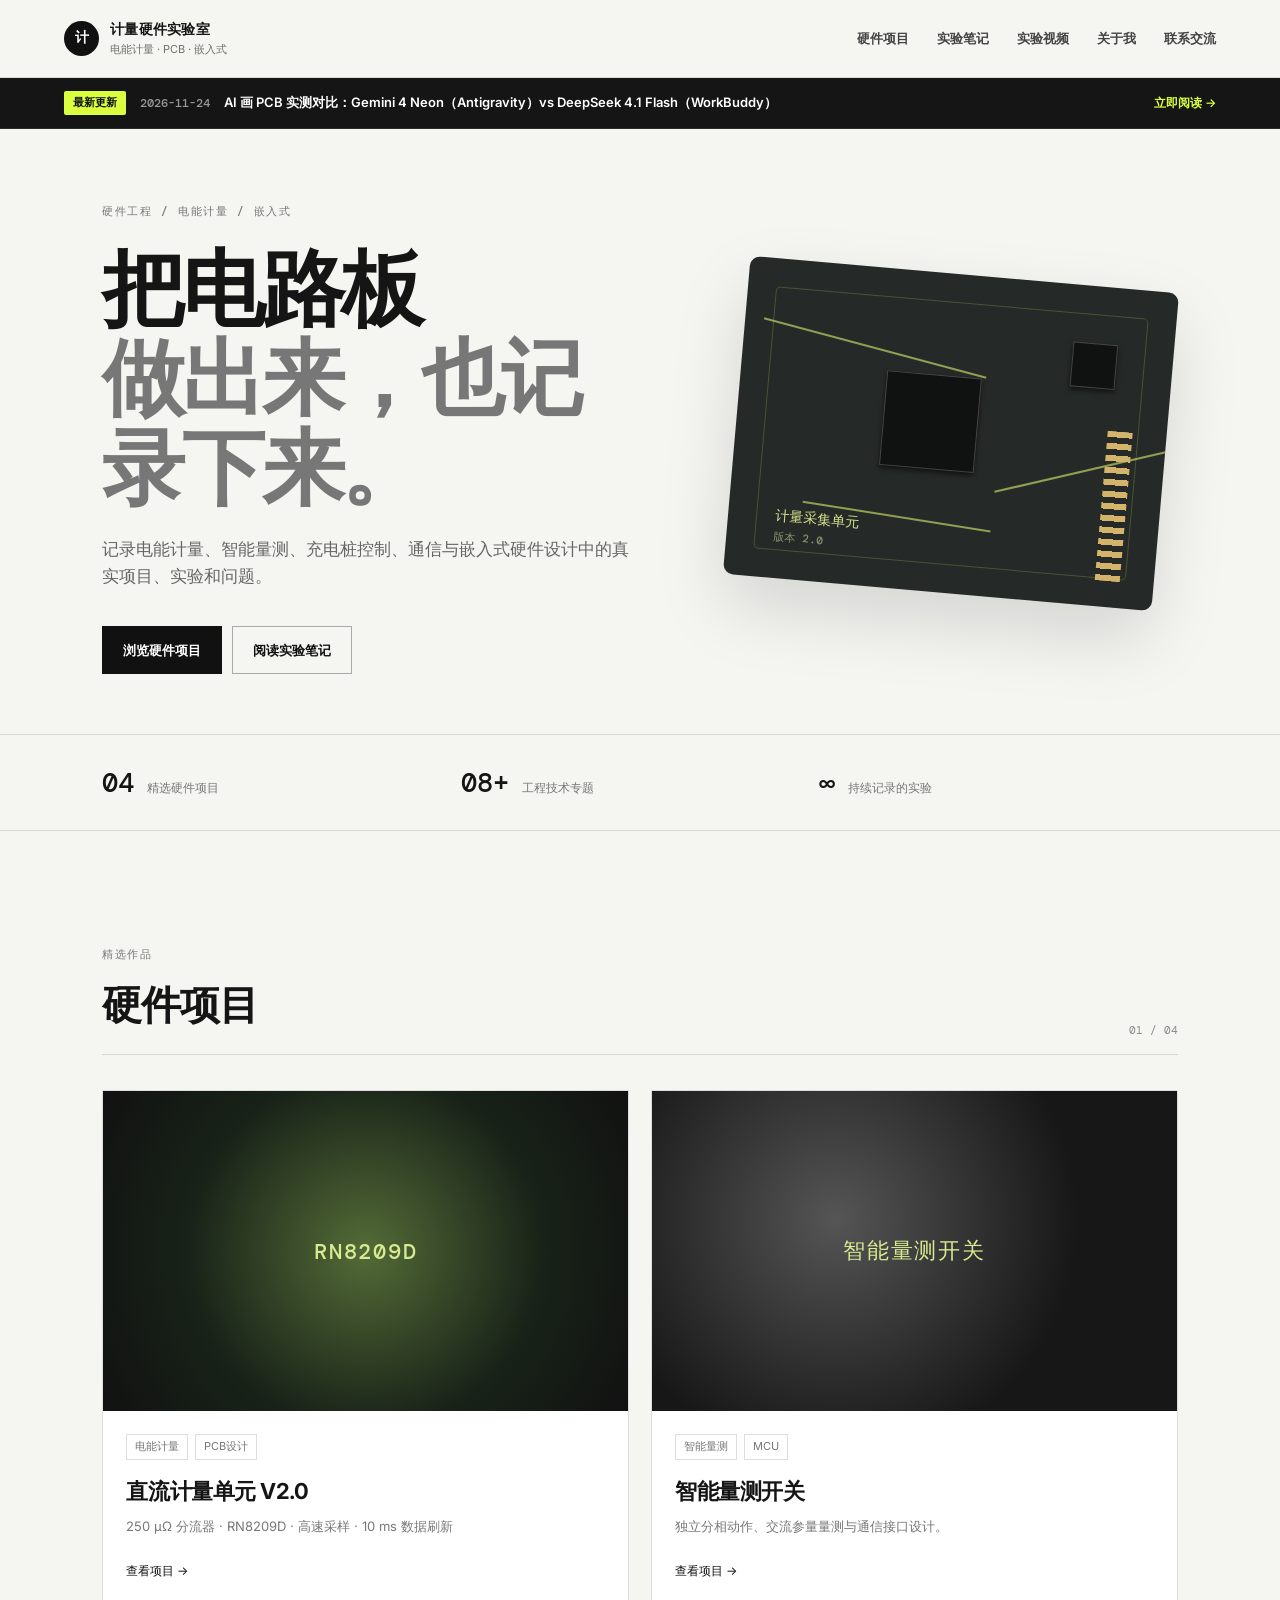
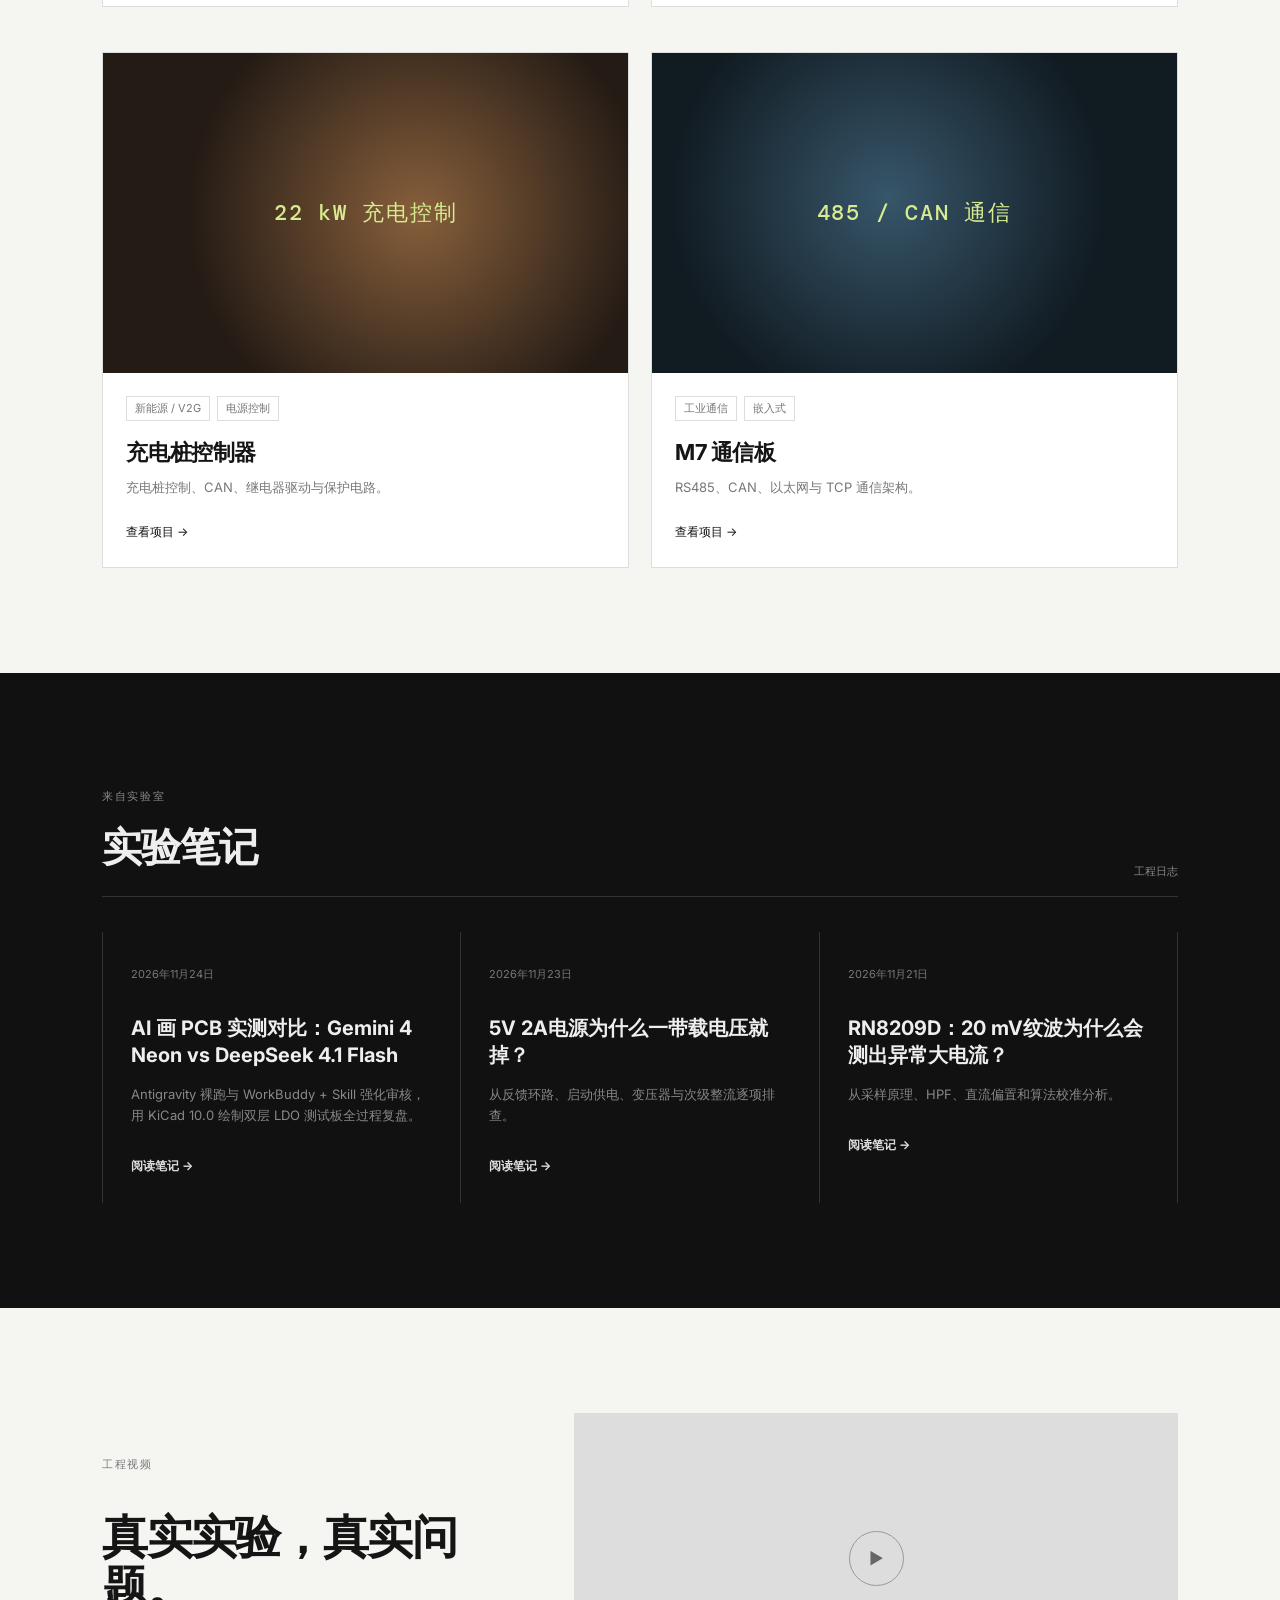
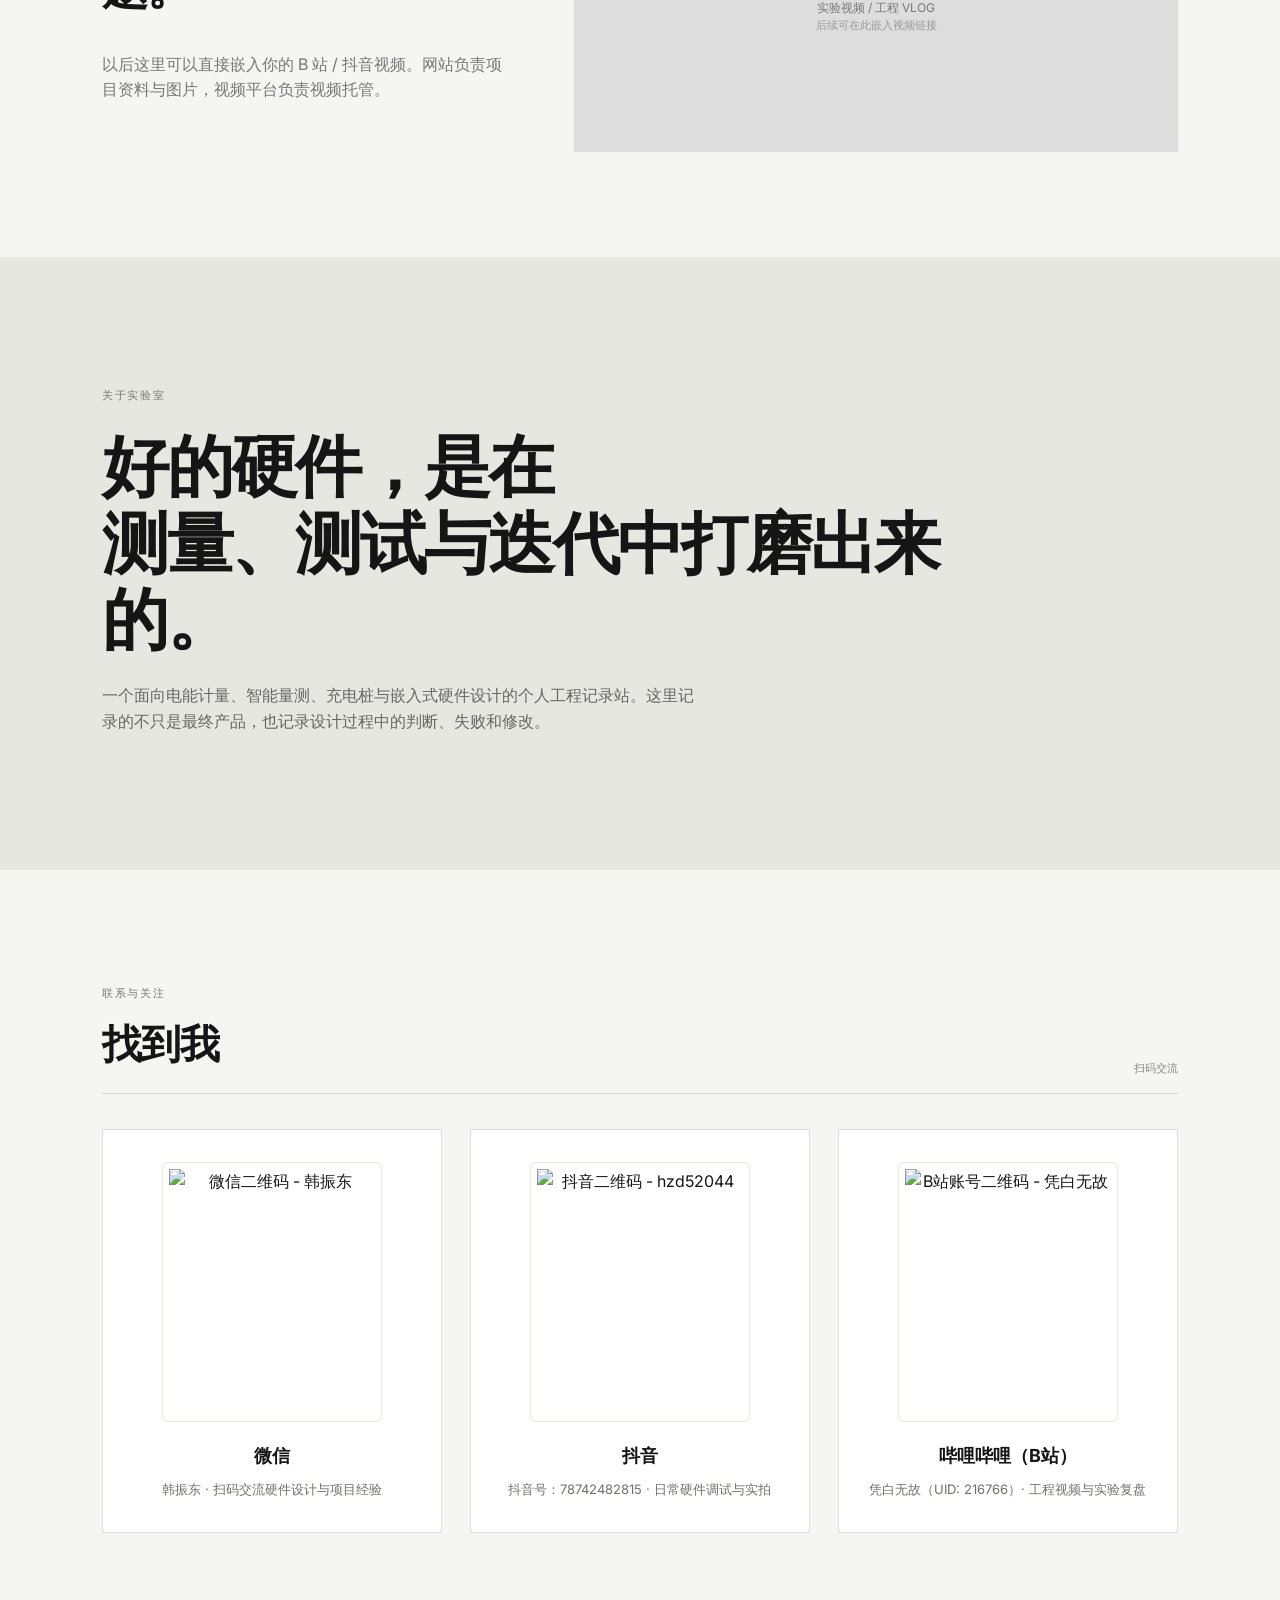
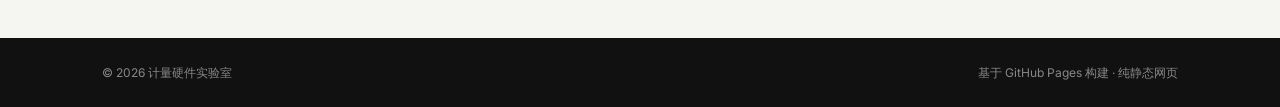
==== commit 174aa1a9: "Add files via upload" ====
--- a/index.html
+++ b/index.html
@@ -23,6 +23,13 @@
 </header>
 
 <main>
+<a class="latest-bar" href="note-kicad-ai-compare.html">
+  <span class="latest-badge">最新更新</span>
+  <span class="latest-date">2026-11-24</span>
+  <span class="latest-title">AI 画 PCB 实测对比：Gemini 4 Neon（Antigravity）vs DeepSeek 4.1 Flash（WorkBuddy）</span>
+  <span class="latest-cta">立即阅读 →</span>
+</a>
+
 <section class="hero">
   <div class="hero-copy">
     <p class="eyebrow">硬件工程 / 电能计量 / 嵌入式</p>
@@ -74,9 +81,9 @@
 <section id="notes" class="section notes-section">
   <div class="section-head"><div><p class="eyebrow">来自实验室</p><h2>实验笔记</h2></div><span>工程日志</span></div>
   <div class="notes">
+    <a href="note-kicad-ai-compare.html" class="note"><time>2026年11月24日</time><h3>AI 画 PCB 实测对比：Gemini 4 Neon vs DeepSeek 4.1 Flash</h3><p>Antigravity 裸跑与 WorkBuddy + Skill 强化审核，用 KiCad 10.0 绘制双层 LDO 测试板全过程复盘。</p><b>阅读笔记 →</b></a>
     <a href="#" class="note"><time>2026年11月23日</time><h3>5V 2A电源为什么一带载电压就掉？</h3><p>从反馈环路、启动供电、变压器与次级整流逐项排查。</p><b>阅读笔记 →</b></a>
     <a href="#" class="note"><time>2026年11月21日</time><h3>RN8209D：20 mV纹波为什么会测出异常大电流？</h3><p>从采样原理、HPF、直流偏置和算法校准分析。</p><b>阅读笔记 →</b></a>
-    <a href="#" class="note"><time>2026年11月18日</time><h3>RS485密集发送后“死掉”，DMA到底发生了什么？</h3><p>记录RTT线程、UART DMA与波特率切换问题的定位过程。</p><b>阅读笔记 →</b></a>
   </div>
 </section>
 
@@ -106,27 +113,24 @@
   <div class="qr-grid">
     <div class="qr-card">
       <div class="qr-box">
-        <!-- 后续替换图片：<img src="assets/qr-wechat.png" alt="微信二维码"> -->
-        <span class="qr-placeholder">微信二维码<br><small>预留位置</small></span>
+        <img src="assets/qr-wechat.jpg" alt="微信二维码 - 韩振东">
       </div>
       <h3>微信</h3>
-      <p>扫码添加微信，交流硬件设计与项目经验</p>
+      <p>韩振东 · 扫码交流硬件设计与项目经验</p>
     </div>
     <div class="qr-card">
       <div class="qr-box">
-        <!-- 后续替换图片：<img src="assets/qr-douyin.png" alt="抖音二维码"> -->
-        <span class="qr-placeholder">抖音二维码<br><small>预留位置</small></span>
+        <img src="assets/qr-douyin.jpg" alt="抖音二维码 - hzd52044">
       </div>
       <h3>抖音</h3>
-      <p>扫码关注抖音号，看日常硬件调试与实拍</p>
+      <p>抖音号：78742482815 · 日常硬件调试与实拍</p>
     </div>
     <div class="qr-card">
       <div class="qr-box">
-        <!-- 后续替换图片：<img src="assets/qr-bilibili.png" alt="B站账号二维码"> -->
-        <span class="qr-placeholder">B站账号二维码<br><small>预留位置</small></span>
+        <img src="assets/qr-bilibili.jpg" alt="B站账号二维码 - 凭白无故">
       </div>
       <h3>哔哩哔哩（B站）</h3>
-      <p>扫码关注 B 站，看完整工程视频与实验复盘</p>
+      <p>凭白无故（UID: 216766）· 工程视频与实验复盘</p>
     </div>
   </div>
 </section>
--- a/style.css
+++ b/style.css
@@ -9,7 +9,13 @@
 .site-header nav{display:flex;gap:28px}
 .site-header nav a{color:#444;text-decoration:none;font-size:13px;font-weight:600}
 .site-header nav a:hover{color:#000}
-.hero{min-height:690px;padding:95px 8vw 75px;display:grid;grid-template-columns:1fr .85fr;gap:7vw;align-items:center}
+.latest-bar{display:flex;align-items:center;gap:14px;padding:13px 5vw;background:#151515;color:#f5f5f2;text-decoration:none;border-bottom:1px solid #2b2b2b;transition:background .2s}
+.latest-bar:hover{background:#222}
+.latest-badge{background:var(--accent);color:#111;font-size:11px;font-weight:700;padding:3px 9px;border-radius:2px;flex-shrink:0}
+.latest-date{font:500 12px "DM Mono",monospace;color:#999;flex-shrink:0}
+.latest-title{font-size:13px;font-weight:600;color:#fff;white-space:nowrap;overflow:hidden;text-overflow:ellipsis}
+.latest-cta{margin-left:auto;font-size:12px;color:var(--accent);font-weight:600;flex-shrink:0}
+.hero{min-height:560px;padding:64px 8vw 60px;display:grid;grid-template-columns:1fr .85fr;gap:7vw;align-items:center}
 .eyebrow{font:500 11px "DM Mono","PingFang SC","Microsoft YaHei",monospace;letter-spacing:.14em;color:#777}
 .hero h1{font-size:clamp(46px,6.5vw,86px);line-height:1.08;letter-spacing:-.04em;margin:24px 0}
 .hero h1 em{font-style:normal;color:#777}
@@ -78,12 +84,38 @@
 .qr-grid{display:grid;grid-template-columns:repeat(3,1fr);gap:28px}
 .qr-card{background:var(--card);border:1px solid #ddd;padding:32px 24px;text-align:center;transition:transform .25s}
 .qr-card:hover{transform:translateY(-4px)}
-.qr-box{width:180px;height:180px;margin:0 auto 20px;border:1px dashed #bdbdb5;background:#f8f8f5;display:grid;place-items:center;overflow:hidden}
-.qr-box img{width:100%;height:100%;object-fit:cover;display:block}
+.qr-box{width:220px;height:260px;margin:0 auto 20px;border:1px solid #e6e6e0;background:#fff;display:grid;place-items:center;overflow:hidden;border-radius:6px;padding:6px}
+.qr-box img{width:100%;height:100%;object-fit:contain;display:block}
 .qr-placeholder{font-size:14px;font-weight:600;color:#555;line-height:1.6}
 .qr-placeholder small{font-size:11px;font-weight:400;color:#888}
 .qr-card h3{font-size:18px;margin:0 0 8px}
 .qr-card p{font-size:13px;color:var(--muted);margin:0}
+.article-wrap{max-width:980px;margin:0 auto;padding:56px 5vw 96px}
+.back-link{display:inline-block;font-size:13px;color:var(--muted);text-decoration:none;margin-bottom:28px}
+.back-link:hover{color:var(--ink)}
+.article-head{border-bottom:1px solid var(--line);padding-bottom:28px;margin-bottom:36px}
+.article-head h1{font-size:clamp(28px,4vw,44px);line-height:1.2;letter-spacing:-.03em;margin:14px 0 18px}
+.article-meta{display:flex;flex-wrap:wrap;gap:12px 24px;font-size:12px;color:var(--muted)}
+.article-body{font-size:15px;color:#2c2c2a;line-height:1.85}
+.article-lead{font-size:17px;color:#333;background:#ecece6;border-left:3px solid #111;padding:18px 22px;margin:0 0 36px}
+.article-body h2{font-size:24px;letter-spacing:-.02em;margin:48px 0 16px;padding-bottom:10px;border-bottom:1px solid var(--line)}
+.article-body p{margin:0 0 18px}
+.article-body ul{margin:0 0 22px;padding-left:22px}
+.article-body li{margin-bottom:10px}
+.article-body code{font-family:"DM Mono",Consolas,monospace;font-size:13px;background:#e8e8e2;padding:2px 6px;border-radius:3px}
+.table-scroll{overflow-x:auto;margin:24px 0 32px}
+.compare-table{width:100%;border-collapse:collapse;background:var(--card);border:1px solid #ddd;font-size:14px}
+.compare-table th,.compare-table td{padding:13px 16px;border:1px solid #e2e2dc;text-align:left;vertical-align:top}
+.compare-table th{background:#151515;color:#f5f5f2;font-weight:600}
+.compare-grid{display:grid;grid-template-columns:repeat(2,1fr);gap:22px;margin:24px 0 32px}
+.article-figure{margin:24px 0 32px;background:var(--card);border:1px solid #ddd;padding:14px}
+.article-figure.narrow{max-width:440px}
+.article-figure img{width:100%;height:auto;display:block;border:1px solid #eee}
+.article-figure figcaption{font-size:12px;color:var(--muted);margin-top:10px;text-align:center}
+.compare-grid .article-figure{margin:0}
+.callout{background:#151515;color:#eee;padding:24px 28px;margin-top:36px;line-height:1.9;font-size:14px}
+.callout strong{color:var(--accent)}
+.callout code{background:#2b2b2b;color:#f5f5f2}
 footer{display:flex;justify-content:space-between;padding:25px 8vw;font-size:12px;color:#888;background:#111}
 @media(max-width:800px){
   .site-header{height:auto;min-height:70px;padding:15px 5vw}
@@ -93,7 +125,7 @@
   .pcb{width:85vw}
   .stats{grid-template-columns:1fr;gap:17px;padding:25px 7vw}
   .section{padding:75px 7vw}
-  .project-grid,.notes,.vlog,.qr-grid{grid-template-columns:1fr}
+  .project-grid,.notes,.vlog,.qr-grid,.compare-grid{grid-template-columns:1fr}
   .project-image{height:240px}
   .section-head h2{font-size:32px}
   .vlog h2{font-size:38px}
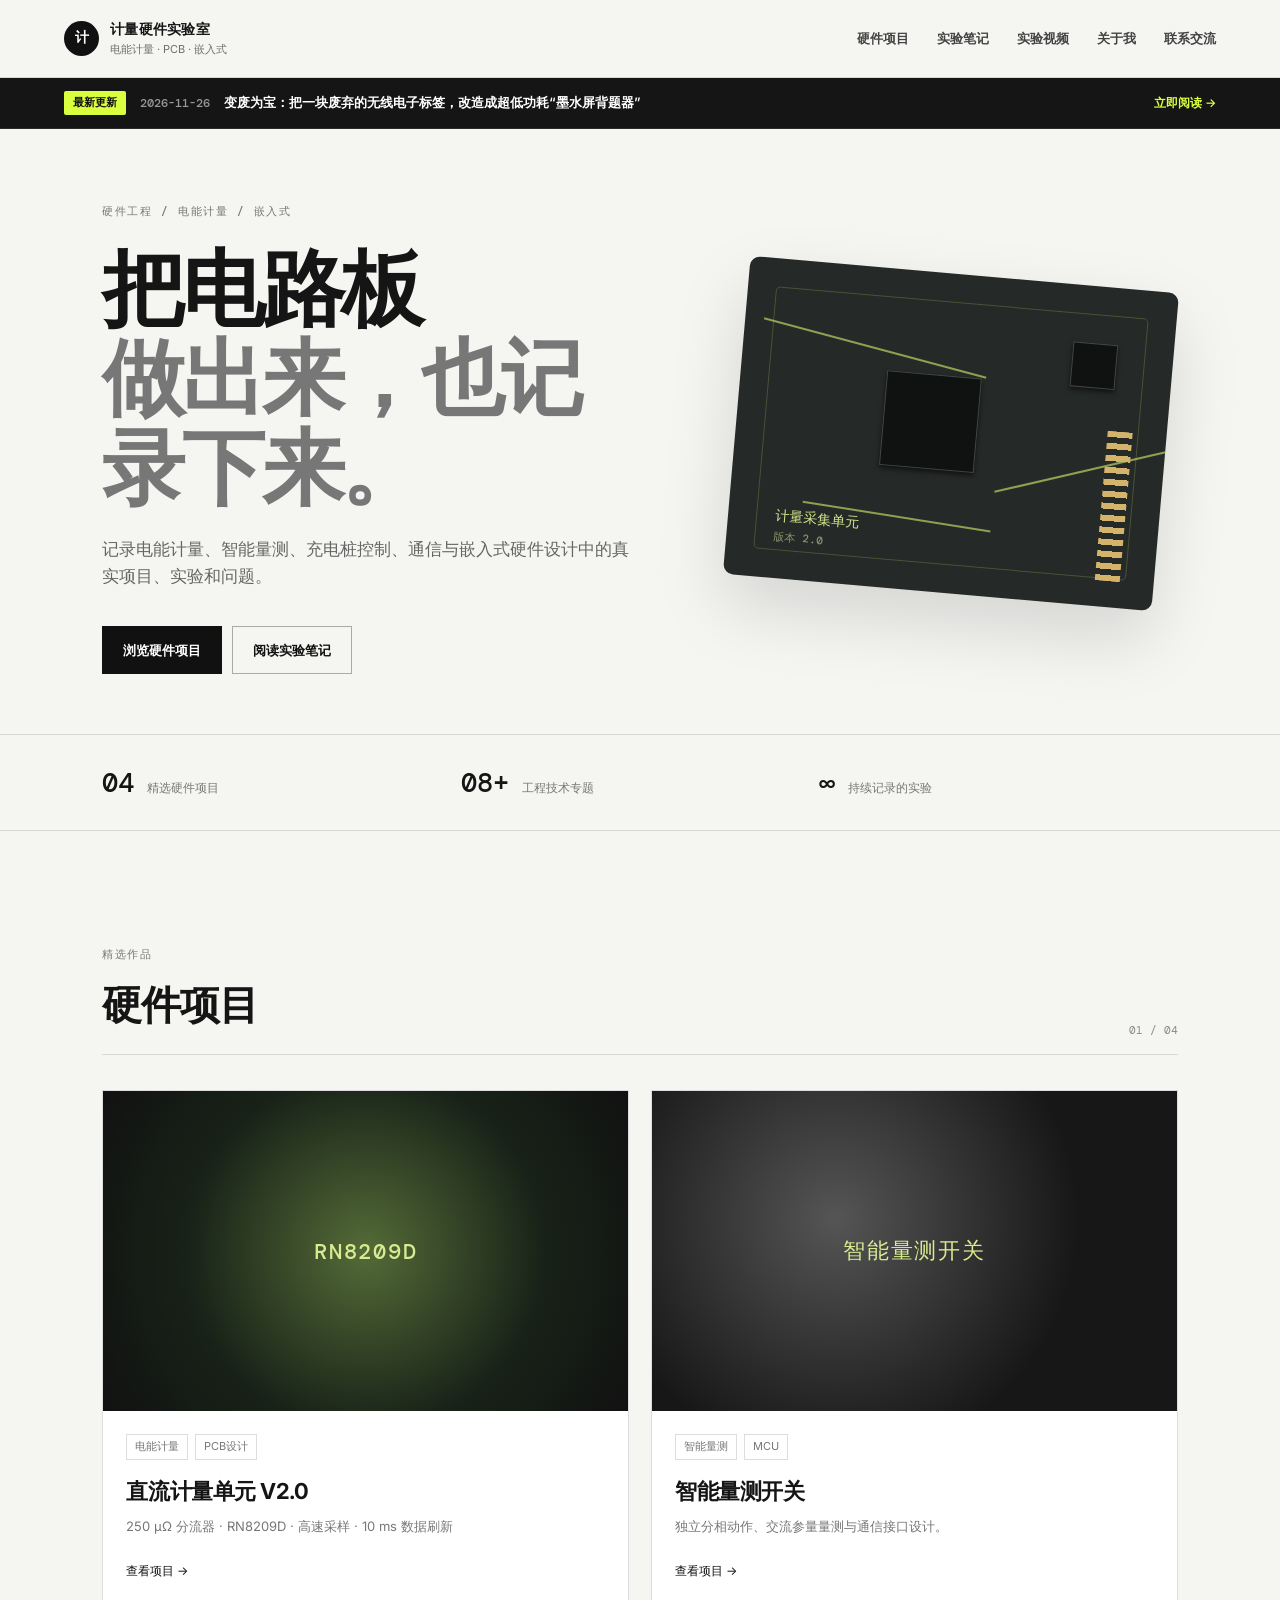
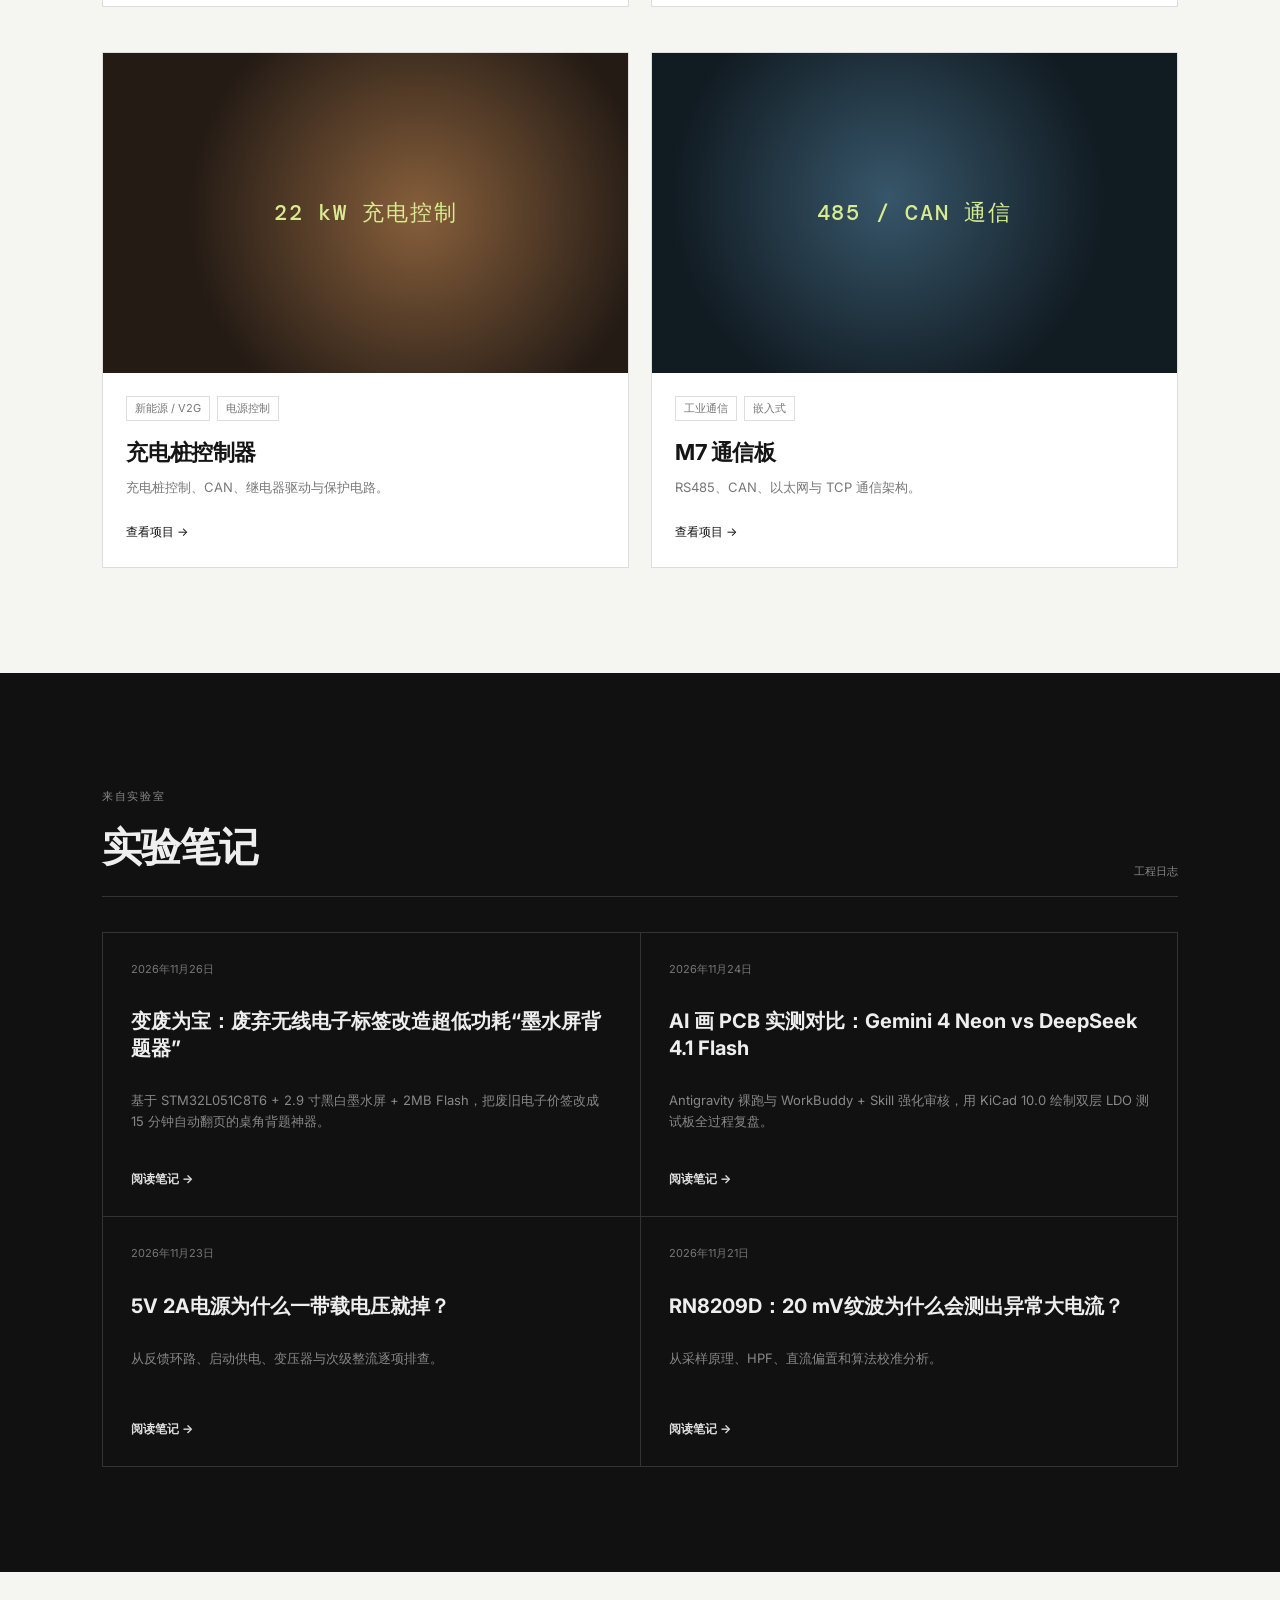
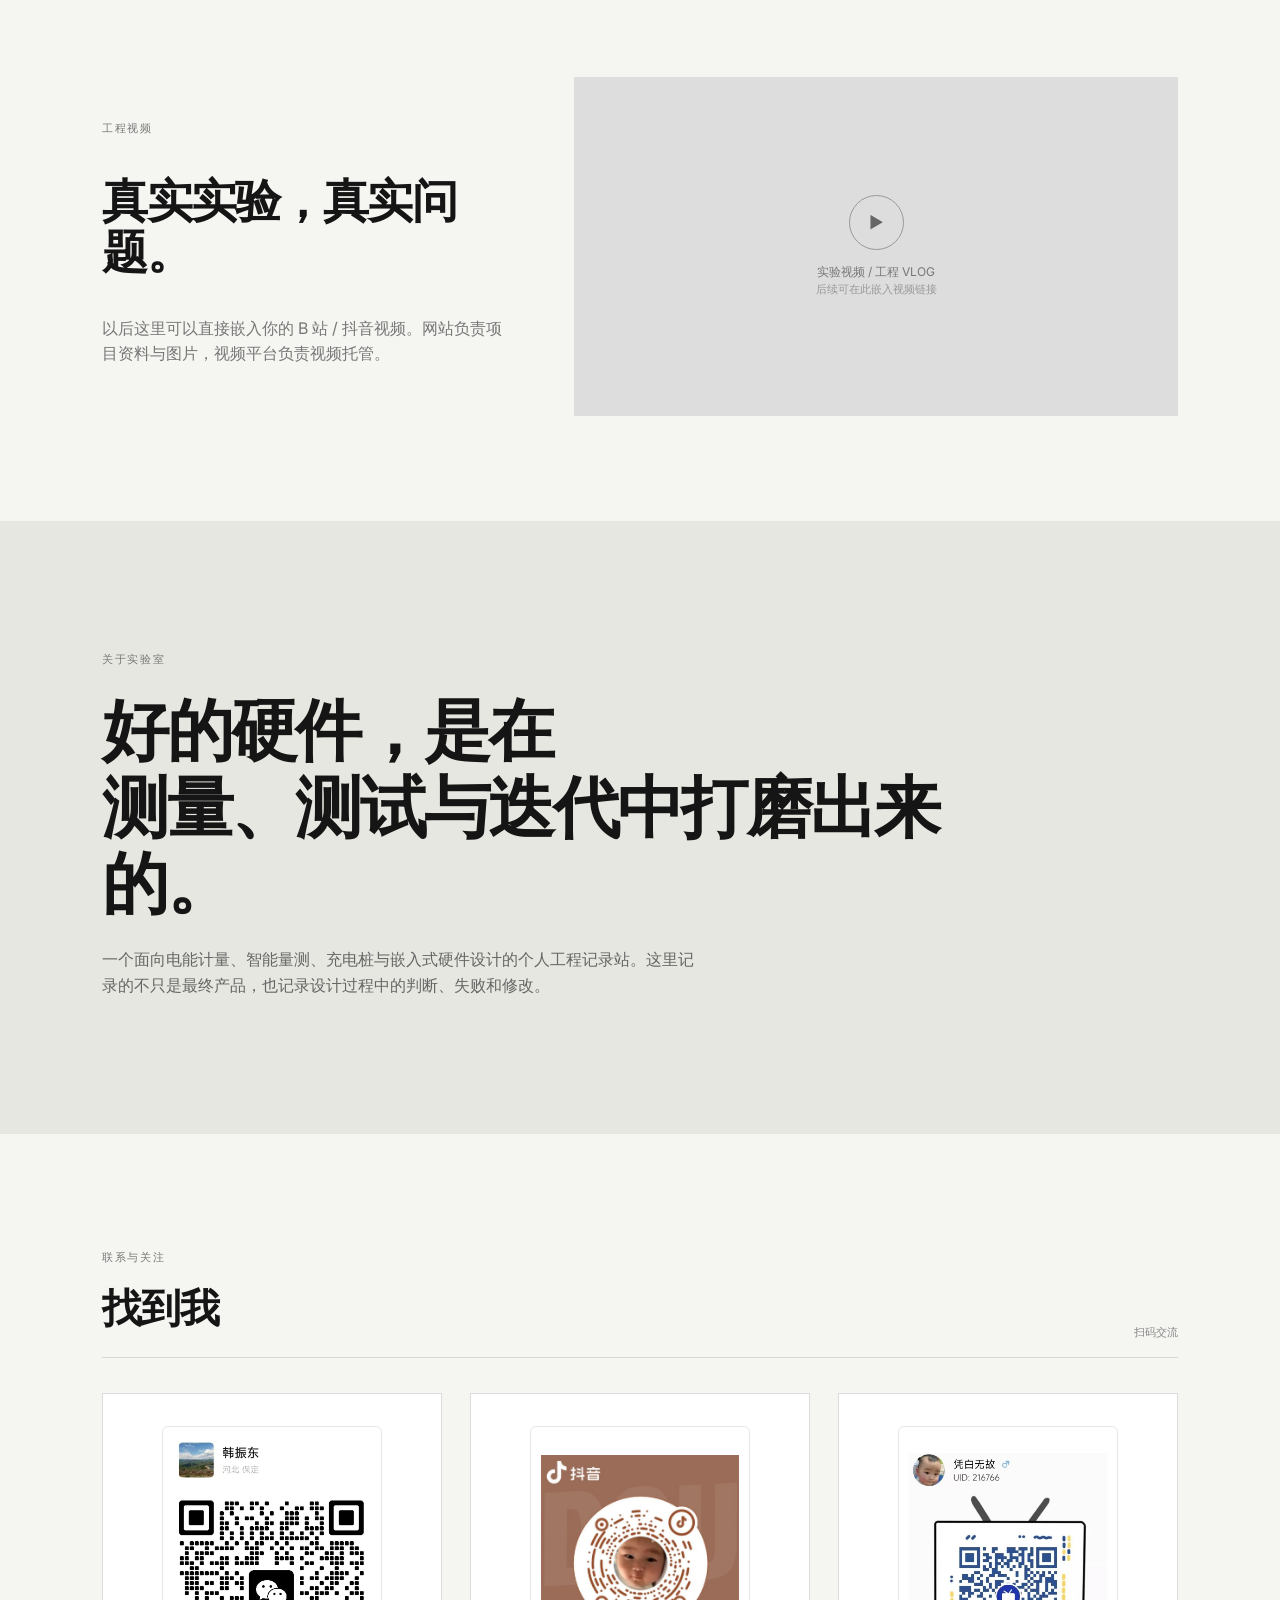
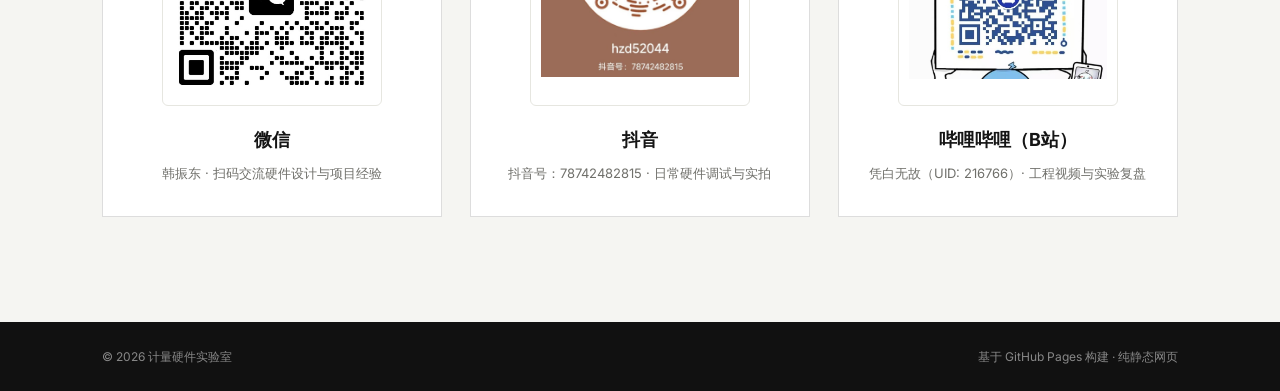
==== commit 50c7696f: "Add files via upload" ====
--- a/index.html
+++ b/index.html
@@ -23,10 +23,10 @@
 </header>
 
 <main>
-<a class="latest-bar" href="note-kicad-ai-compare.html">
+<a class="latest-bar" href="note-eink-flashcard.html">
   <span class="latest-badge">最新更新</span>
-  <span class="latest-date">2026-11-24</span>
-  <span class="latest-title">AI 画 PCB 实测对比：Gemini 4 Neon（Antigravity）vs DeepSeek 4.1 Flash（WorkBuddy）</span>
+  <span class="latest-date">2026-11-26</span>
+  <span class="latest-title">变废为宝：把一块废弃的无线电子标签，改造成超低功耗“墨水屏背题器”</span>
   <span class="latest-cta">立即阅读 →</span>
 </a>
 
@@ -81,6 +81,7 @@
 <section id="notes" class="section notes-section">
   <div class="section-head"><div><p class="eyebrow">来自实验室</p><h2>实验笔记</h2></div><span>工程日志</span></div>
   <div class="notes">
+    <a href="note-eink-flashcard.html" class="note"><time>2026年11月26日</time><h3>变废为宝：废弃无线电子标签改造超低功耗“墨水屏背题器”</h3><p>基于 STM32L051C8T6 + 2.9 寸黑白墨水屏 + 2MB Flash，把废旧电子价签改成 15 分钟自动翻页的桌角背题神器。</p><b>阅读笔记 →</b></a>
     <a href="note-kicad-ai-compare.html" class="note"><time>2026年11月24日</time><h3>AI 画 PCB 实测对比：Gemini 4 Neon vs DeepSeek 4.1 Flash</h3><p>Antigravity 裸跑与 WorkBuddy + Skill 强化审核，用 KiCad 10.0 绘制双层 LDO 测试板全过程复盘。</p><b>阅读笔记 →</b></a>
     <a href="#" class="note"><time>2026年11月23日</time><h3>5V 2A电源为什么一带载电压就掉？</h3><p>从反馈环路、启动供电、变压器与次级整流逐项排查。</p><b>阅读笔记 →</b></a>
     <a href="#" class="note"><time>2026年11月21日</time><h3>RN8209D：20 mV纹波为什么会测出异常大电流？</h3><p>从采样原理、HPF、直流偏置和算法校准分析。</p><b>阅读笔记 →</b></a>
--- a/style.css
+++ b/style.css
@@ -62,13 +62,13 @@
 .notes-section{background:#111;color:#eee}
 .notes-section .eyebrow,.notes-section .section-head>span{color:#888}
 .notes-section .section-head{border-color:#333}
-.notes{display:grid;grid-template-columns:repeat(3,1fr);border-left:1px solid #333}
-.note{padding:28px;border-right:1px solid #333;color:inherit;text-decoration:none;min-height:270px}
+.notes{display:grid;grid-template-columns:repeat(2,1fr);border-left:1px solid #333;border-top:1px solid #333}
+.note{padding:28px;border-right:1px solid #333;border-bottom:1px solid #333;color:inherit;text-decoration:none;min-height:250px;display:flex;flex-direction:column}
 .note:hover{background:#191919}
 .note time{font-size:11px;color:#777}
 .note h3{font-size:20px;line-height:1.35;margin:30px 0 15px}
 .note p{font-size:13px;color:#888}
-.note b{display:block;color:#ddd;margin-top:30px}
+.note b{display:block;color:#ddd;margin-top:auto;padding-top:24px}
 .vlog{display:grid;grid-template-columns:.8fr 1.2fr;gap:70px;align-items:center}
 .vlog h2{font-size:46px;line-height:1.12;letter-spacing:-.04em}
 .vlog p:not(.eyebrow){color:#777;max-width:500px}
@@ -84,8 +84,8 @@
 .qr-grid{display:grid;grid-template-columns:repeat(3,1fr);gap:28px}
 .qr-card{background:var(--card);border:1px solid #ddd;padding:32px 24px;text-align:center;transition:transform .25s}
 .qr-card:hover{transform:translateY(-4px)}
-.qr-box{width:220px;height:260px;margin:0 auto 20px;border:1px solid #e6e6e0;background:#fff;display:grid;place-items:center;overflow:hidden;border-radius:6px;padding:6px}
-.qr-box img{width:100%;height:100%;object-fit:contain;display:block}
+.qr-box{width:220px;max-width:100%;height:280px;margin:0 auto 20px;border:1px solid #e6e6e0;background:#fff;display:flex;align-items:center;justify-content:center;overflow:hidden;border-radius:6px;padding:10px}
+.qr-box img{max-width:100%;max-height:100%;width:auto;height:auto;object-fit:contain;display:block}
 .qr-placeholder{font-size:14px;font-weight:600;color:#555;line-height:1.6}
 .qr-placeholder small{font-size:11px;font-weight:400;color:#888}
 .qr-card h3{font-size:18px;margin:0 0 8px}
@@ -100,7 +100,8 @@
 .article-lead{font-size:17px;color:#333;background:#ecece6;border-left:3px solid #111;padding:18px 22px;margin:0 0 36px}
 .article-body h2{font-size:24px;letter-spacing:-.02em;margin:48px 0 16px;padding-bottom:10px;border-bottom:1px solid var(--line)}
 .article-body p{margin:0 0 18px}
-.article-body ul{margin:0 0 22px;padding-left:22px}
+.article-body ul,.article-body ol{margin:0 0 22px;padding-left:22px}
+.article-body ul ul,.article-body ol ul{margin:10px 0 6px}
 .article-body li{margin-bottom:10px}
 .article-body code{font-family:"DM Mono",Consolas,monospace;font-size:13px;background:#e8e8e2;padding:2px 6px;border-radius:3px}
 .table-scroll{overflow-x:auto;margin:24px 0 32px}
